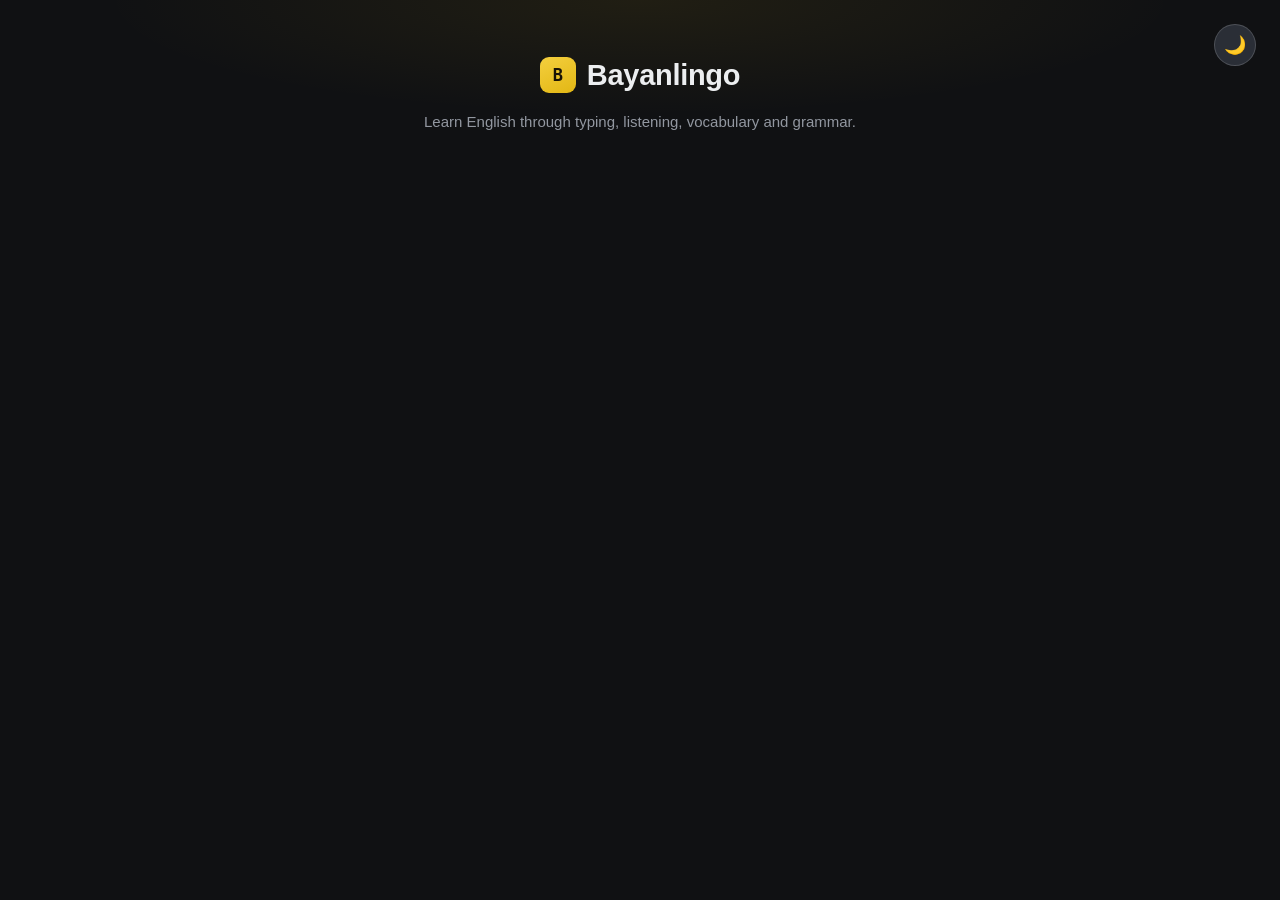
==== index.html @ ae523728 "Update index.html تغيير اسم الموقع الى BayanLingo" ====
<!DOCTYPE html>
<html lang="en">
<head>
<meta charset="UTF-8">
<meta name="viewport" content="width=device-width, initial-scale=1.0, viewport-fit=cover">
<meta name="description" content="Bayanlingo: improve English reading, writing, listening, vocabulary and grammar with CEFR-based practice, voice exercises and progress tracking.">
<meta name="theme-color" content="#111827">
<meta property="og:type" content="website">
<meta property="og:title" content="Bayanlingo — Infinite English Practice">
<meta property="og:description" content="Improve English through typing, listening, vocabulary and grammar practice.">
<meta name="twitter:card" content="summary">
<meta name="twitter:title" content="Bayanlingo — Infinite English Practice">
<meta name="twitter:description" content="Improve English through typing, listening, vocabulary and grammar practice.">
<link rel="icon" href="favicon.svg" type="image/svg+xml">
<link rel="manifest" href="manifest.webmanifest">
<meta name="google-site-verification" content="on1cpjBUnOutAT7VMZtTZALtSvN9SVpWAAduEvNYJ7E" />
<title>Bayanlingo — Infinite English Practice</title>
<link rel="stylesheet" href="style.css">
<script>(function(){try{if(localStorage.getItem('typingTrainerThemeV1')==='light')document.documentElement.setAttribute('data-theme','light');}catch(e){}})();</script>
</head>
<body>
<header class="header">
  <div class="brand"><span class="brand-mark">B</span>Bayanlingo</div>
  <p>Learn English through typing, listening, vocabulary and grammar.</p>
  <button id="themeToggle" class="theme-toggle" type="button" aria-label="Toggle light or dark appearance" title="Toggle light/dark appearance">🌙</button>
</header>
---- style.css ----
:root{
  --bg:#101113;
  --panel:#22252b;
  --panel-2:#2a2e36;
  --border:rgba(255,255,255,.09);
  --border-strong:rgba(255,255,255,.17);
  --text:#eceef0;
  --muted:#9297a0;
  --muted-2:#6b7078;
  --accent:#e2b714;
  --accent-hi:#f4cf3e;
  --accent-dim:#8c7217;
  --danger:#ef4a55;
  --success:#5fbf77;
  --info:#6fa8c9;
  --hover-tint:rgba(255,255,255,.05);
  --gauge-track:#2b2d31;
  --radius:12px;
  --font-ui:-apple-system,BlinkMacSystemFont,"Segoe UI",Roboto,Helvetica,Arial,sans-serif;
  --font-mono:ui-monospace,"SF Mono","Cascadia Code","Consolas",monospace;
  --shadow:0 18px 40px rgba(0,0,0,.4);
}
html[data-theme="light"]{
  --bg:#f4f5f7;
  --panel:#ffffff;
  --panel-2:#eef0f3;
  --border:rgba(20,22,26,.09);
  --border-strong:rgba(20,22,26,.16);
  --text:#15171a;
  --muted:#4b4f57;
  --muted-2:#666b73;
  --accent:#a8790a;
  --accent-hi:#8f6708;
  --accent-dim:#8c7217;
  --danger:#c9333d;
  --success:#2f9e52;
  --info:#2670a3;
  --hover-tint:rgba(20,22,26,.045);
  --gauge-track:#e3e5e9;
  --shadow:0 14px 34px rgba(15,17,20,.12);
}
*{box-sizing:border-box;margin:0;padding:0}
html{scroll-behavior:smooth}
@media (prefers-reduced-motion:reduce){html{scroll-behavior:auto}*{animation-duration:.001ms!important;transition-duration:.001ms!important}}
body{background:var(--bg);color:var(--text);font-family:var(--font-ui);font-size:15px;line-height:1.6;-webkit-font-smoothing:antialiased;transition:background-color .2s,color .2s}
.panel,.stat-card,.type-stage,select,textarea.plain,.dict-visible-input,.lib-input,.library-item{transition:background-color .2s,border-color .2s,color .2s}
button,input,select,textarea{font-family:inherit;font-size:inherit;color:inherit}
button{cursor:pointer;-webkit-tap-highlight-color:transparent}
:focus-visible{outline:2px solid var(--accent);outline-offset:2px}
::selection{background:var(--accent);color:#171203}
::-webkit-scrollbar{width:10px;height:10px}
::-webkit-scrollbar-track{background:var(--panel)}
::-webkit-scrollbar-thumb{background:#454b56;border-radius:6px}
::-webkit-scrollbar-thumb:hover{background:#565d69}

.container{width:96%;max-width:1500px;margin:0 auto}
.header{text-align:center;padding:52px 20px 30px;position:relative}
.header::before{content:'';position:absolute;inset:0;background:radial-gradient(60% 100% at 50% 0%,rgba(226,183,20,.08),transparent 70%);pointer-events:none}
.brand{position:relative;display:inline-flex;align-items:center;gap:11px;font-size:29px;font-weight:700;letter-spacing:-.01em}
.brand-mark{width:36px;height:36px;border-radius:9px;background:linear-gradient(155deg,var(--accent-hi),var(--accent));display:flex;align-items:center;justify-content:center;font-family:var(--font-mono);font-weight:700;color:#181206;font-size:17px}
.header p{color:var(--muted);margin-top:12px;font-size:15px;position:relative}
.theme-toggle{
  position:absolute;top:24px;right:24px;width:42px;height:42px;border-radius:50%;
  background:var(--panel-2);border:1px solid var(--border-strong);color:var(--text);
  font-size:18px;display:flex;align-items:center;justify-content:center;
  transition:transform .1s ease,border-color .15s;
}
.theme-toggle:hover{border-color:var(--accent-dim)}
.theme-toggle:active{transform:scale(.92)}

main{padding-bottom:70px}
section{margin-bottom:26px}
.eyebrow{display:block;color:var(--accent);font-size:11px;font-weight:700;letter-spacing:.12em;text-transform:uppercase;margin-bottom:6px}
.panel{background:var(--panel);border:1px solid var(--border);border-radius:var(--radius);padding:26px}
.panel-heading{display:flex;justify-content:space-between;align-items:flex-start;gap:14px;flex-wrap:wrap;margin-bottom:6px}
.panel-heading h2{font-size:19px;font-weight:600}
.panel-description{color:var(--muted);font-size:13.5px;line-height:1.65;margin:8px 0 18px;max-width:62ch}
.status,.badge{border:1px solid var(--border-strong);color:var(--muted);border-radius:20px;padding:5px 11px;font-size:11.5px;white-space:nowrap}
.status.live{color:var(--accent);border-color:rgba(226,183,20,.4)}

/* ---------- Buttons (with press feedback) ---------- */
.button{
  background:var(--panel-2);color:var(--text);border:1px solid var(--border-strong);
  padding:10px 16px;border-radius:8px;font-size:13.5px;font-weight:500;
  display:inline-flex;align-items:center;gap:7px;
  transition:transform .1s ease,border-color .15s,background-color .12s,box-shadow .12s;
  user-select:none;
}
.button:hover{border-color:var(--accent-dim)}
.button:active,.button.is-pressed{
  transform:translateY(1px) scale(.97);
  background:var(--accent-dim);
  color:#fff;
  box-shadow:inset 0 2px 6px rgba(0,0,0,.35);
}
.button.primary{background:var(--accent);color:#181206;border-color:var(--accent);font-weight:700}
.button.primary:hover{filter:brightness(1.05)}
.button.primary:active,.button.primary.is-pressed{background:var(--accent-hi);color:#181206;transform:translateY(1px) scale(.97);box-shadow:inset 0 2px 6px rgba(0,0,0,.25)}
.button.small{padding:8px 13px;font-size:12.5px}
.button.big{font-size:15px;padding:12px 22px}
.button[disabled]{opacity:.4;cursor:not-allowed;transform:none!important;box-shadow:none!important}
.upload-button{position:relative;overflow:hidden;display:inline-flex}
.upload-button input{position:absolute;inset:0;opacity:0;cursor:pointer}
.top-controls{display:flex;justify-content:center;align-items:center;gap:10px;flex-wrap:wrap;margin-bottom:26px}
.option-toggle{display:inline-flex;align-items:center;gap:8px;background:var(--panel-2);border:1px solid var(--border-strong);border-radius:8px;padding:10px 14px;font-size:12.5px;color:var(--muted);cursor:pointer;user-select:none;transition:border-color .15s,color .15s}
.option-toggle:hover{border-color:var(--accent-dim);color:var(--text)}
.option-toggle input{accent-color:var(--accent);width:15px;height:15px;cursor:pointer}

/* ---------- Stats + Gauges ---------- */
.stats{display:grid;grid-template-columns:repeat(4,1fr);gap:12px;margin-bottom:26px}
.stat-card{background:var(--panel);border:1px solid var(--border);border-radius:var(--radius);padding:16px 14px;text-align:center}
.gauge-svg{width:100%;max-width:118px;height:66px;margin:0 auto}
.gauge-track-path{stroke:var(--gauge-track)}
.gauge-value{font-family:var(--font-mono);font-size:24px;font-weight:700;color:var(--text);margin-top:2px}
.gauge-value.wpm-color{color:var(--accent)}
.gauge-value.acc-color{color:var(--info)}
.gauge-label{font-family:var(--font-mono);font-size:10px;letter-spacing:.12em;text-transform:uppercase;color:var(--muted-2);margin-top:4px}
.digit-card{display:flex;flex-direction:column;justify-content:center;min-height:104px}
.digit-card .gauge-value{font-size:27px}
.digit-card.errors-card .gauge-value{color:var(--danger)}

/* ---------- Typing surface (monkeytype-style) ---------- */
.typing-box{position:relative}
.text-toolbar{display:flex;justify-content:space-between;align-items:center;gap:15px;margin-bottom:6px}
.text-toolbar h2{margin-top:4px;font-size:19px}
.type-stage{position:relative;margin:18px auto 20px;max-width:960px;padding:22px 24px;background:var(--panel-2);border:1px solid var(--border);border-radius:9px;overflow:hidden;transition:border-color .15s}
.type-stage:focus-within{border-color:var(--accent-dim)}
.text-display{
  font-family:var(--font-mono);font-size:19px;line-height:1.9;position:relative;
  color:var(--muted-2);min-height:150px;max-height:230px;overflow-y:auto;
  white-space:pre-wrap;word-wrap:break-word;cursor:text;
}
.char{transition:color .05s linear}
.char.correct{color:var(--text)}
.char.incorrect{color:var(--danger)}
.char.incorrect.space-error{background:rgba(239,74,85,.22);border-radius:2px}
.practice-word{cursor:help;border-radius:3px}
.practice-word:hover{background:var(--hover-tint)}
.placeholder-text{color:var(--muted-2)}
.live-caret{
  position:absolute;top:0;left:0;width:2px;background:var(--accent);border-radius:2px;
  box-shadow:0 0 7px rgba(226,183,20,.65);
  transition:transform .08s cubic-bezier(.4,0,.2,1),height .08s;
  animation:caretPulse 1s ease-in-out infinite;pointer-events:none;
  will-change:transform;
}
@keyframes caretPulse{0%,55%{opacity:1}75%,100%{opacity:.25}}
.typing-input-engine{position:fixed!important;left:0!important;top:0!important;width:1px!important;height:1px!important;opacity:0!important;padding:0!important;margin:0!important;border:0!important;z-index:-1!important;pointer-events:none!important}
.typing-actions{display:flex;justify-content:space-between;align-items:center;gap:10px;flex-wrap:wrap}
.typing-hint{color:var(--muted-2);font-size:12.5px}

/* ---------- Generator ---------- */
.generator-grid{display:grid;grid-template-columns:repeat(3,1fr);gap:12px;margin-top:16px}
.generator-grid label,.generator-grid .field{display:flex;flex-direction:column;gap:7px;color:var(--muted);font-size:12.5px}
select{width:100%;background:var(--panel-2);color:var(--text);border:1px solid var(--border-strong);border-radius:8px;padding:10px 11px;font-size:13.5px;appearance:none;background-image:linear-gradient(45deg,transparent 50%,var(--muted) 50%),linear-gradient(135deg,var(--muted) 50%,transparent 50%);background-position:calc(100% - 17px) center,calc(100% - 12px) center;background-size:5px 5px;background-repeat:no-repeat}
select optgroup{font-weight:700;color:var(--accent);font-style:normal}
select option{color:var(--text);font-weight:400}
.generator-info{margin-top:12px;color:var(--muted-2);font-size:12.5px}

/* Topic picker: domains visible, click opens subtopics in a distinct color */
.topic-field{position:relative}
.field-label-text{color:var(--muted);font-size:12.5px}
.topic-trigger{width:100%;display:flex;justify-content:space-between;align-items:center;background:var(--panel-2);border:1px solid var(--border-strong);border-radius:8px;padding:10px 12px;font-size:13.5px;color:var(--text);text-align:left}
.topic-trigger .chev{color:var(--muted);font-size:11px}
.topic-panel{position:absolute;top:calc(100% + 6px);left:0;right:0;z-index:60;background:var(--panel);border:1px solid var(--border-strong);border-radius:10px;box-shadow:var(--shadow);max-height:360px;overflow-y:auto;padding:8px}
.topic-panel.hidden{display:none}
.topic-domain-group{border-bottom:1px solid var(--border)}
.topic-domain-group:last-child{border-bottom:0}
.topic-domain-head{width:100%;display:flex;justify-content:space-between;align-items:center;background:transparent;border:0;color:var(--accent);font-weight:700;font-size:13px;padding:10px 8px;text-align:left;transition:transform .1s ease}
.topic-domain-head:hover{background:rgba(226,183,20,.08);border-radius:6px}
.topic-domain-head:active{transform:scale(.98)}
.topic-domain-head .chev{transition:transform .15s;color:var(--accent)}
.topic-domain-head.open .chev{transform:rotate(180deg)}
.topic-sub-list{display:flex;flex-wrap:wrap;gap:6px;padding:2px 8px 12px}
.topic-sub-list.hidden{display:none}
.topic-sub-chip{background:rgba(111,168,201,.14);border:1px solid rgba(111,168,201,.35);color:var(--info);padding:6px 12px;border-radius:20px;font-size:12px;font-weight:500;transition:transform .1s ease,background-color .1s}
.topic-sub-chip:hover{background:rgba(111,168,201,.26)}
.topic-sub-chip:active{transform:scale(.93)}
.topic-sub-chip.active{background:var(--info);color:#0d1b22;border-color:var(--info);font-weight:700}

textarea.plain{width:100%;background:var(--panel-2);border:1px solid var(--border-strong);color:var(--text);border-radius:8px;padding:13px;font-family:var(--font-ui);font-size:14.5px;line-height:1.6;resize:vertical;min-height:110px}
textarea.plain:focus{border-color:var(--accent-dim)}

/* ---------- Listening ---------- */
.audio-controls{display:flex;flex-wrap:wrap;gap:9px;align-items:center}
.speed-control{display:inline-flex;align-items:center;gap:8px;color:var(--muted);font-size:13px;margin-left:auto}
.speed-control select{width:auto;padding:8px 26px 8px 10px}
.voice-word{display:flex;justify-content:space-between;align-items:center;margin-top:16px;padding-top:14px;border-top:1px solid var(--border);color:var(--muted);font-size:13px}
.voice-setting-row{display:flex;gap:9px;margin-top:14px;align-items:flex-end;flex-wrap:wrap}
.voice-setting-row label{display:flex;flex-direction:column;gap:7px;color:var(--muted);font-size:12.5px;flex:1;min-width:180px}
.voice-help{margin-top:10px;color:var(--muted-2);font-size:12.5px;display:flex;align-items:center;gap:8px}
.voice-help .dot{width:7px;height:7px;border-radius:50%;background:var(--muted-2);flex:0 0 auto}
.voice-help .dot.ok{background:var(--success)}
.voice-help .dot.warn{background:var(--danger)}
.accent-toggle{display:flex;gap:6px}
.accent-btn{flex:1;background:var(--panel-2);border:1px solid var(--border-strong);color:var(--muted);padding:9px 10px;border-radius:8px;font-size:12.5px;font-weight:600;text-align:center}
.accent-btn.active{background:rgba(226,183,20,.14);color:var(--accent);border-color:rgba(226,183,20,.4)}

/* ---------- Learn / vocabulary interactive ---------- */
.learning-grid{display:grid;grid-template-columns:1fr 1fr;gap:22px}
.learning-card h3{font-size:13px;letter-spacing:.06em;text-transform:uppercase;color:var(--muted-2);margin-bottom:12px;font-weight:600}
.vocab-flip-grid{display:grid;grid-template-columns:repeat(2,1fr);gap:8px}
.vocab-flip{
  position:relative;background:var(--panel-2);border:1px solid var(--border);border-radius:8px;
  padding:11px 12px;cursor:pointer;transition:border-color .15s,background .15s;
}
.vocab-flip:hover{border-color:var(--accent-dim)}
.vocab-flip .en{font-family:var(--font-mono);font-size:13.5px;color:var(--text);display:block}
.vocab-flip .ar{direction:rtl;font-size:13px;color:var(--accent);margin-top:5px;display:none}
.vocab-flip.flipped .en{display:none}
.vocab-flip.flipped .ar{display:block}
.vocab-flip .say-btn{position:absolute;top:8px;right:8px;background:none;border:0;color:var(--muted-2);font-size:12px;padding:2px}
.vocab-flip .say-btn:hover{color:var(--accent)}
.vocab-hint{color:var(--muted-2);font-size:11.5px;margin-top:9px}
#grammarFocus,#resultGrammar{color:var(--muted);line-height:1.7;font-size:13.5px}
.grammar-toggle{margin-top:12px}
.grammar-example{
  margin-top:12px;padding:12px 14px;background:var(--panel-2);border:1px solid var(--border);
  border-radius:8px;font-family:var(--font-mono);font-size:13.5px;color:var(--accent);display:none;
}
.grammar-example.shown{display:block}

/* ---------- Dictation (word by word, live char feedback) ---------- */
.dictation-controls{display:flex;flex-wrap:wrap;gap:9px}
.dictation-progress{background:var(--panel-2);border:1px solid var(--border);border-radius:8px;padding:13px 15px;color:var(--muted);font-size:13px;margin-top:16px}
.dict-word-slots{display:flex;justify-content:center;gap:6px;flex-wrap:wrap;margin:18px 0;min-height:44px}
.dict-slot{
  width:30px;height:38px;border-bottom:2px solid var(--border-strong);
  display:flex;align-items:center;justify-content:center;
  font-family:var(--font-mono);font-size:19px;color:var(--muted-2);
}
.dict-slot.correct{color:var(--text);border-color:var(--success)}
.dict-slot.incorrect{color:var(--danger);border-color:var(--danger)}
.dict-slot.current{border-color:var(--accent)}
.dictation-result{margin-top:14px;padding:14px 15px;background:var(--panel-2);border-radius:8px;border:1px solid var(--border);font-size:13.5px;color:var(--muted);line-height:1.7}
.dictation-result strong{color:var(--accent)}
.dict-visible-input{
  display:block;width:100%;max-width:420px;margin:14px auto 0;text-align:center;
  background:var(--panel-2);border:1px solid var(--border-strong);color:var(--text);
  border-radius:8px;padding:12px 14px;font-family:var(--font-mono);font-size:16px;letter-spacing:.04em;
}
.dict-visible-input:focus{border-color:var(--accent-dim)}
.dict-visible-input[disabled]{opacity:.5}

/* ---------- Progress ledger ---------- */
.tabs{display:flex;gap:20px;border-bottom:1px solid var(--border);margin:4px 0 20px}
.tab-btn{background:none;border:0;color:var(--muted-2);padding:9px 0;font-size:13px;font-weight:600;position:relative}
.tab-btn::after{content:'';position:absolute;left:0;right:0;bottom:-1px;height:2px;background:transparent}
.tab-btn.active{color:var(--text)}
.tab-btn.active::after{background:var(--accent)}
.tab-pane{display:none}
.tab-pane.active{display:block}
.progress-summary{display:grid;grid-template-columns:repeat(4,1fr);gap:12px;margin-bottom:20px}
.progress-stat{background:var(--panel-2);border:1px solid var(--border);border-radius:8px;padding:15px;text-align:center}
.progress-stat span{display:block;font-size:10.5px;color:var(--muted-2);font-family:var(--font-mono);letter-spacing:.08em;text-transform:uppercase;margin-bottom:6px}
.progress-stat strong{font-family:var(--font-mono);font-size:21px;color:var(--text)}
.weak-grid{display:grid;grid-template-columns:repeat(3,1fr);gap:9px}
.weak-item{background:var(--panel-2);border:1px solid var(--border);border-radius:8px;padding:11px 13px}
.weak-item strong{font-family:var(--font-mono);font-size:13.5px}
.weak-item small{display:block;color:var(--danger);font-size:11px;margin-top:3px}
.empty-note{color:var(--muted-2);font-size:13px;text-align:center;padding:14px 0}
.cefr-row{display:grid;grid-template-columns:repeat(5,1fr);gap:10px}
.cefr-item{background:var(--panel-2);border:1px solid var(--border);border-radius:8px;padding:13px;text-align:center}
.cefr-item strong{font-family:var(--font-mono);font-size:15px}
.cefr-track{height:5px;background:var(--panel);border-radius:6px;margin-top:9px;overflow:hidden}
.cefr-fill{height:100%;background:var(--accent)}
.cefr-item small{display:block;margin-top:7px;color:var(--muted-2);font-size:10.5px}
.text-button{background:none;border:0;color:var(--muted-2);padding:8px 0;font-size:12px;text-decoration:underline;text-underline-offset:3px;cursor:pointer}
.text-button:hover{color:var(--danger)}
.button.danger{color:var(--danger);border-color:rgba(239,74,85,.35)}
.button.danger:hover{background:rgba(239,74,85,.12)}

/* ---------- Personal text library ---------- */
.library-list{display:flex;flex-direction:column;gap:8px;margin-bottom:18px}
.library-item{display:flex;justify-content:space-between;align-items:center;gap:12px;background:var(--panel-2);border:1px solid var(--border);border-radius:8px;padding:12px 14px;flex-wrap:wrap}
.library-item strong{display:block;font-size:13.5px;color:var(--text)}
.lib-meta{display:block;color:var(--muted-2);font-size:11.5px;margin-top:3px}
.lib-actions{display:flex;gap:8px;flex:0 0 auto}
.library-add-form{border-top:1px solid var(--border);padding-top:16px;display:flex;flex-direction:column;gap:10px}
.lib-input{background:var(--panel-2);border:1px solid var(--border-strong);color:var(--text);border-radius:8px;padding:10px 12px;font-size:13.5px}
.lib-input:focus{border-color:var(--accent-dim)}

/* ---------- Result ---------- */
.result{text-align:center}
.result h2{margin:8px 0 22px}
.result-stats{display:grid;grid-template-columns:repeat(4,1fr);gap:10px;margin-bottom:24px}
.result-stats div{background:var(--panel-2);padding:16px;border-radius:8px}
.result-stats span{display:block;color:var(--muted-2);font-size:12px;margin-bottom:7px}
.result-stats strong{font-family:var(--font-mono);color:var(--accent);font-size:24px}
.result-learning{text-align:left;border-top:1px solid var(--border);padding-top:20px;margin-bottom:22px}
.result-columns{display:grid;grid-template-columns:1fr 1fr;gap:22px}
.result-actions{display:flex;justify-content:center;gap:9px}
.hidden{display:none!important}
footer{text-align:center;color:var(--muted-2);padding:25px 15px 40px;font-size:12.5px}

/* ---------- Floating scroll navigation ---------- */
.scroll-nav{position:fixed;right:22px;bottom:26px;display:flex;flex-direction:column;gap:10px;z-index:90}
.scroll-fab{
  width:46px;height:46px;border-radius:50%;background:var(--panel-2);border:1px solid var(--border-strong);
  color:var(--text);font-size:19px;display:flex;align-items:center;justify-content:center;box-shadow:var(--shadow);
  transition:transform .1s ease,border-color .15s,color .15s;
}
.scroll-fab:hover{border-color:var(--accent-dim);color:var(--accent)}
.scroll-fab:active{transform:scale(.92)}

@media (max-width:750px){
  .stats,.generator-grid,.result-stats,.progress-summary,.cefr-row{grid-template-columns:repeat(2,1fr)}
  .learning-grid,.result-columns,.weak-grid,.vocab-flip-grid{grid-template-columns:1fr}
  .text-display{font-size:17px}
  .speed-control{margin-left:0}
}
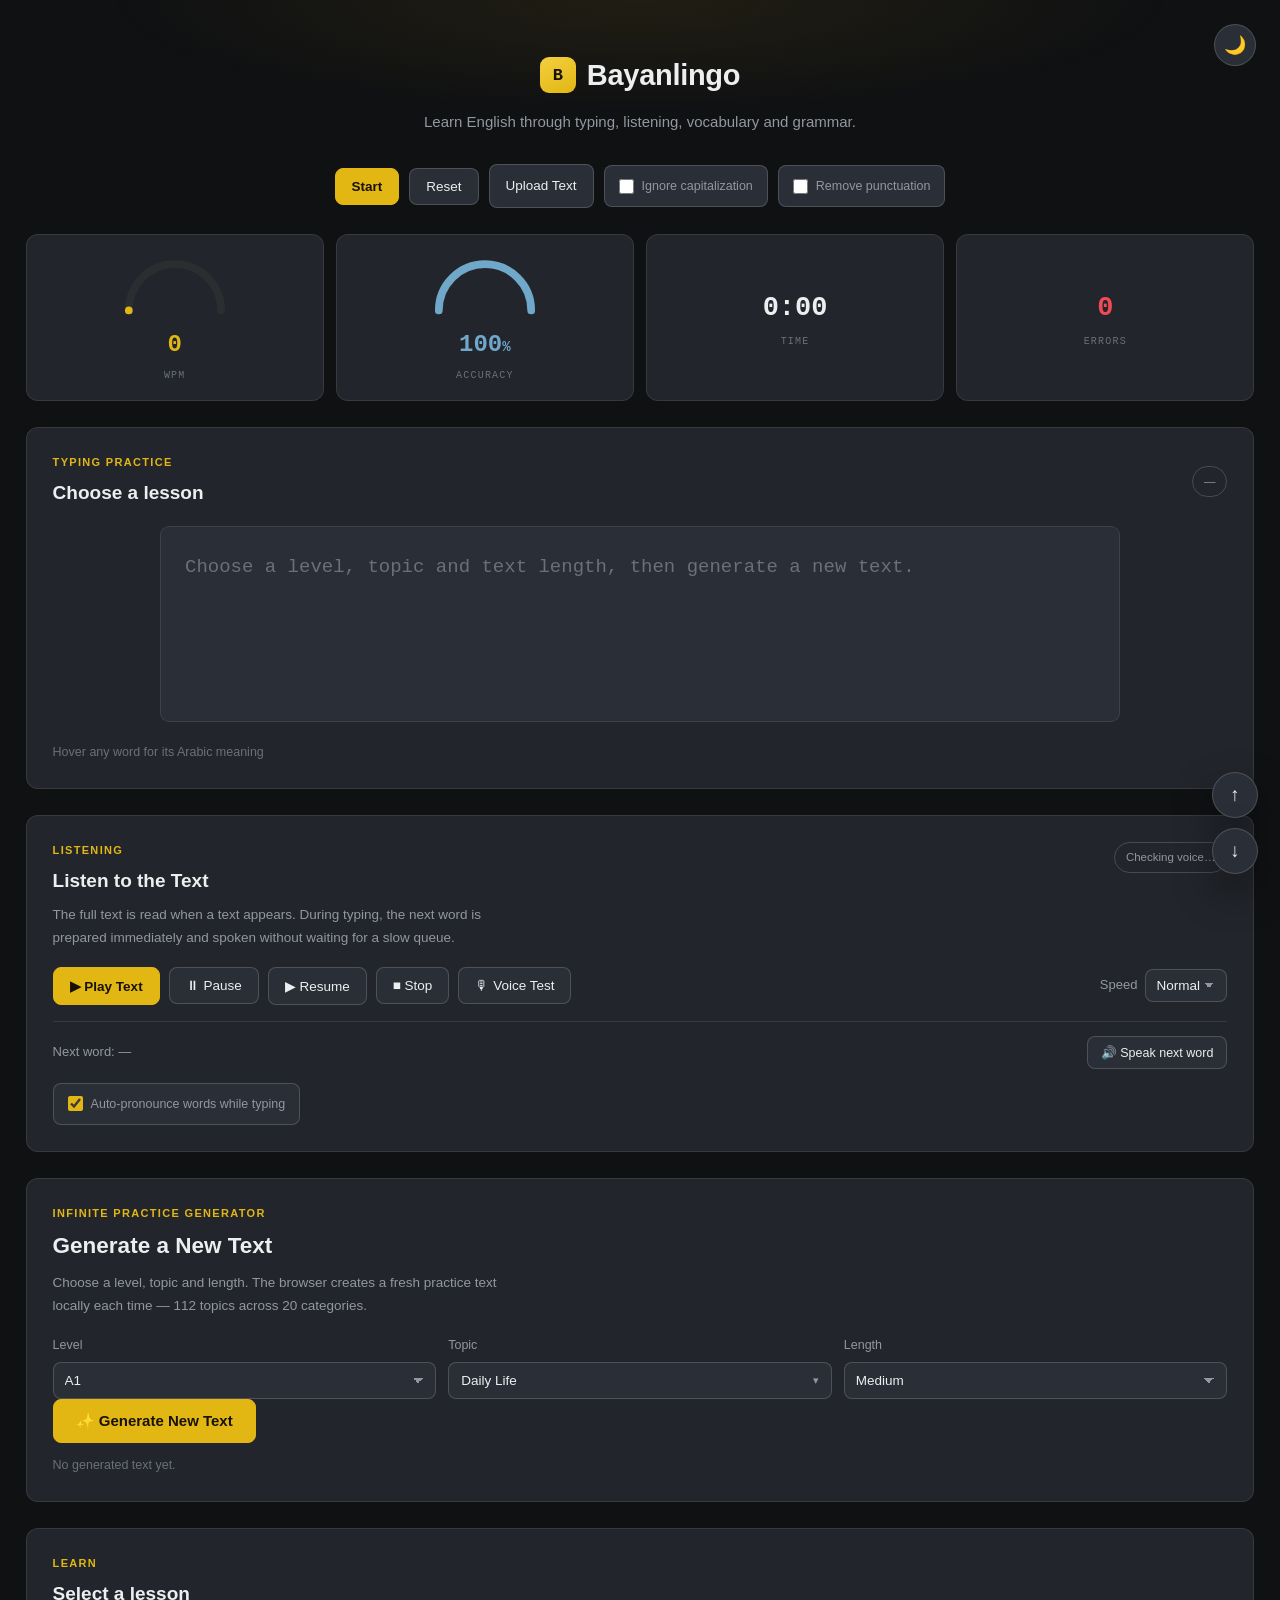
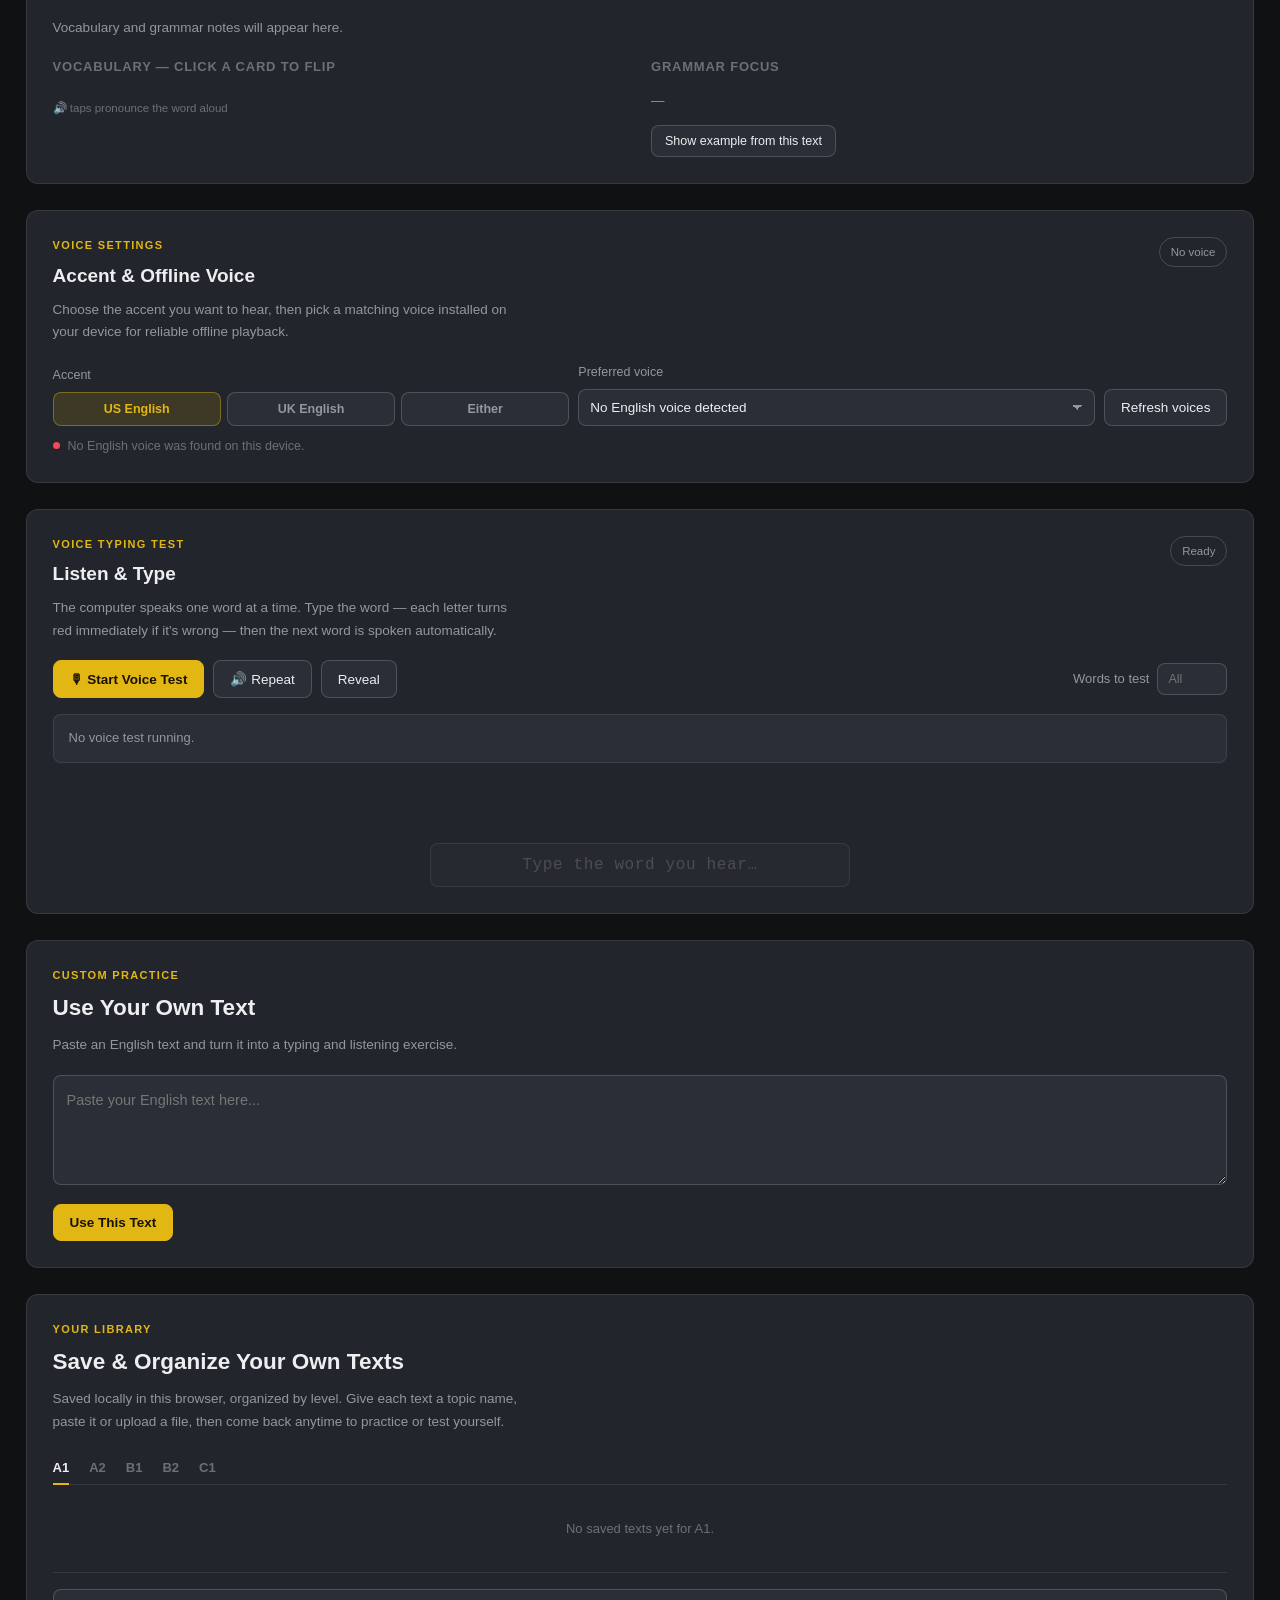
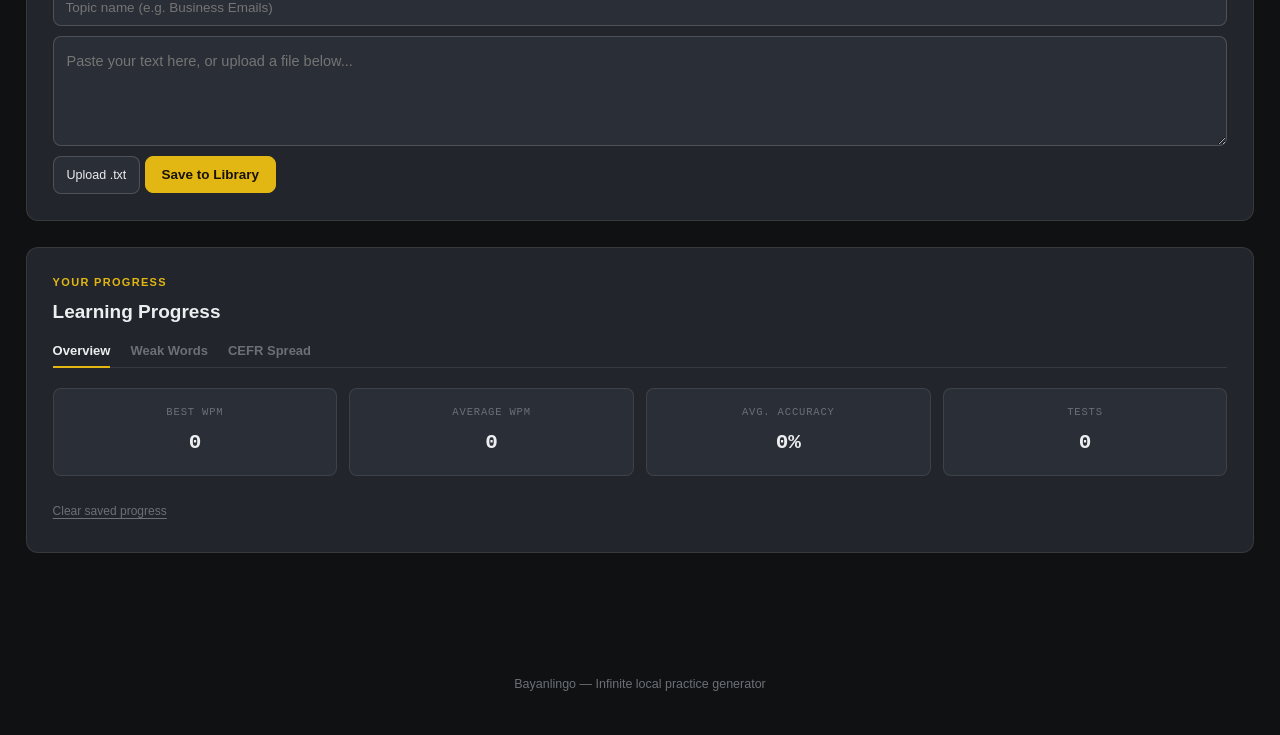
==== commit 7dafabea: "Update index.html تغيير اسم الموقع الى BayanLingo" ====
--- a/index.html
+++ b/index.html
@@ -24,3 +24,227 @@
   <p>Learn English through typing, listening, vocabulary and grammar.</p>
   <button id="themeToggle" class="theme-toggle" type="button" aria-label="Toggle light or dark appearance" title="Toggle light/dark appearance">🌙</button>
 </header>
+
+<main class="container">
+  <section class="top-controls">
+    <button id="startBtn" class="button primary">Start</button>
+    <button id="resetBtn" class="button">Reset</button>
+    <label class="button upload-button">Upload Text<input id="fileInput" type="file" accept=".txt"></label>
+    <label class="option-toggle"><input type="checkbox" id="ignoreCaseToggle">Ignore capitalization</label>
+    <label class="option-toggle"><input type="checkbox" id="removePunctuationToggle">Remove punctuation</label>
+  </section>
+
+  <!-- STATS: gauges for WPM / Accuracy, digits for Time / Errors -->
+  <section class="stats">
+    <div class="stat-card">
+      <svg class="gauge-svg" viewBox="0 0 100 60">
+        <path class="gauge-track-path" d="M8,54 A42,42 0 0 1 92,54" fill="none" stroke-width="7" stroke-linecap="round"/>
+        <path id="gaugeWpmArc" d="M8,54 A42,42 0 0 1 92,54" fill="none" stroke="#e2b714" stroke-width="7" stroke-linecap="round" stroke-dasharray="0 132"/>
+      </svg>
+      <div class="gauge-value wpm-color"><span id="wpm">0</span></div>
+      <div class="gauge-label">WPM</div>
+    </div>
+    <div class="stat-card">
+      <svg class="gauge-svg" viewBox="0 0 100 60">
+        <path class="gauge-track-path" d="M8,54 A42,42 0 0 1 92,54" fill="none" stroke-width="7" stroke-linecap="round"/>
+        <path id="gaugeAccArc" d="M8,54 A42,42 0 0 1 92,54" fill="none" stroke="#6fa8c9" stroke-width="7" stroke-linecap="round" stroke-dasharray="132 132"/>
+      </svg>
+      <div class="gauge-value acc-color"><span id="accuracy">100</span><span style="font-size:14px">%</span></div>
+      <div class="gauge-label">Accuracy</div>
+    </div>
+    <div class="stat-card digit-card"><div class="gauge-value"><span id="time">0:00</span></div><div class="gauge-label">Time</div></div>
+    <div class="stat-card digit-card errors-card"><div class="gauge-value"><span id="errors">0</span></div><div class="gauge-label">Errors</div></div>
+  </section>
+
+  <section class="panel typing-box" id="practice">
+    <div class="text-toolbar">
+      <div><span class="eyebrow">Typing Practice</span><h2 id="currentPracticeTitle">Choose a lesson</h2></div>
+      <span id="currentLevelBadge" class="badge">—</span>
+    </div>
+    <div class="type-stage">
+      <div id="textDisplay" class="text-display"><span class="placeholder-text">Choose a level, topic and text length, then generate a new text.</span></div>
+      <div class="live-caret" id="liveCaret" style="display:none"></div>
+    </div>
+    <textarea id="typingInput" class="typing-input-engine" aria-hidden="true" tabindex="-1" disabled spellcheck="false" autocomplete="off"></textarea>
+    <div class="typing-actions"><span class="typing-hint">Hover any word for its Arabic meaning</span></div>
+  </section>
+
+  <section class="panel">
+    <div class="panel-heading">
+      <div><span class="eyebrow">Listening</span><h2>Listen to the Text</h2></div>
+      <span id="voiceStatus" class="status">Checking voice…</span>
+    </div>
+    <p class="panel-description">The full text is read when a text appears. During typing, the next word is prepared immediately and spoken without waiting for a slow queue.</p>
+    <div class="audio-controls">
+      <button id="playBtn" class="button primary">▶ Play Text</button>
+      <button id="pauseBtn" class="button">⏸ Pause</button>
+      <button id="resumeBtn" class="button">▶ Resume</button>
+      <button id="stopBtn" class="button">■ Stop</button><button id="voiceTestBtn" class="button">🎙 Voice Test</button>
+      <label class="speed-control">Speed
+        <select id="speechRate">
+          <option value="0.65">Slow</option><option value="0.85">Easy</option>
+          <option value="1" selected>Normal</option><option value="1.15">Fast</option>
+        </select>
+      </label>
+    </div>
+    <div class="voice-word"><span id="nextWordLabel">Next word: —</span><button id="speakWordBtn" class="button small">🔊 Speak next word</button></div>
+    <label class="option-toggle" style="margin-top:14px"><input type="checkbox" id="autoSpeakToggle" checked>Auto-pronounce words while typing</label>
+  </section>
+
+  <section class="panel generator-panel">
+    <div class="section-title">
+      <span class="eyebrow">Infinite Practice Generator</span>
+      <h2>Generate a New Text</h2>
+      <p class="panel-description">Choose a level, topic and length. The browser creates a fresh practice text locally each time — 112 topics across 20 categories.</p>
+    </div>
+    <div class="generator-grid">
+      <label>Level
+        <select id="genLevel"><option>A1</option><option>A2</option><option>B1</option><option>B2</option><option>C1</option></select>
+      </label>
+      <div class="field topic-field">
+        <span class="field-label-text">Topic</span>
+        <button type="button" id="topicTrigger" class="topic-trigger">
+          <span id="topicTriggerLabel">Daily Life</span><span class="chev">▾</span>
+        </button>
+        <div id="topicPanel" class="topic-panel hidden">
+          <div id="topicDomainList" class="topic-domain-list"></div>
+        </div>
+      </div>
+      <label>Length
+        <select id="genLength"><option value="short">Short</option><option value="medium" selected>Medium</option><option value="long">Long</option></select>
+      </label>
+    </div>
+    <button id="generateBtn" class="button primary big">✨ Generate New Text</button>
+    <div id="generatorInfo" class="generator-info">No generated text yet.</div>
+  </section>
+
+  <!-- LEARN: interactive vocabulary flip cards + interactive grammar -->
+  <section class="panel learning-panel">
+    <div class="panel-heading"><div><span class="eyebrow">Learn</span><h2 id="lessonTitle">Select a lesson</h2></div></div>
+    <p id="lessonDescription" class="panel-description">Vocabulary and grammar notes will appear here.</p>
+    <div class="learning-grid">
+      <div class="learning-card">
+        <h3>Vocabulary — Click a card to flip</h3>
+        <div class="vocab-flip-grid" id="vocabularyList"></div>
+        <p class="vocab-hint">🔊 taps pronounce the word aloud</p>
+      </div>
+      <div class="learning-card">
+        <h3>Grammar Focus</h3>
+        <p id="grammarFocus">—</p>
+        <div class="grammar-toggle"><button id="grammarExampleBtn" class="button small">Show example from this text</button></div>
+        <div class="grammar-example" id="grammarExample"></div>
+      </div>
+    </div>
+  </section>
+
+  <section class="panel">
+    <div class="panel-heading"><div><span class="eyebrow">Voice Settings</span><h2>Accent &amp; Offline Voice</h2></div><span id="offlineVoiceStatus" class="status">Checking…</span></div>
+    <p class="panel-description">Choose the accent you want to hear, then pick a matching voice installed on your device for reliable offline playback.</p>
+    <div class="voice-setting-row">
+      <label>Accent
+        <div class="accent-toggle">
+          <button type="button" class="accent-btn active" data-accent="us">US English</button>
+          <button type="button" class="accent-btn" data-accent="gb">UK English</button>
+          <button type="button" class="accent-btn" data-accent="any">Either</button>
+        </div>
+      </label>
+      <label>Preferred voice<select id="voiceSelect"><option>Loading voices…</option></select></label>
+      <button id="refreshVoicesBtn" class="button">Refresh voices</button>
+    </div>
+    <div id="voiceHelp" class="voice-help"><span class="dot" id="offlineVoiceDot"></span><span id="voiceHelpText">Checking for a matching offline voice…</span></div>
+  </section>
+
+  <!-- DICTATION: word-by-word audio + live per-character feedback -->
+  <section class="panel dictation-panel">
+    <div class="panel-heading"><div><span class="eyebrow">Voice Typing Test</span><h2>Listen &amp; Type</h2></div><span id="dictationStatus" class="status">Ready</span></div>
+    <p class="panel-description">The computer speaks one word at a time. Type the word — each letter turns red immediately if it's wrong — then the next word is spoken automatically.</p>
+    <div class="dictation-controls">
+      <button id="startDictationBtn" class="button primary">🎙 Start Voice Test</button>
+      <button id="repeatDictationBtn" class="button">🔊 Repeat</button>
+      <button id="revealDictationBtn" class="button">Reveal</button>
+      <label class="speed-control">Words to test
+        <input type="number" id="dictWordLimit" min="1" placeholder="All" style="width:70px;background:var(--panel-2);border:1px solid var(--border-strong);color:var(--text);border-radius:8px;padding:8px 10px;font-size:12.5px">
+      </label>
+    </div>
+    <div id="dictationProgress" class="dictation-progress">No voice test running.</div>
+    <div id="dictSlots" class="dict-word-slots"></div>
+    <input type="text" id="dictationInput" class="dict-visible-input" disabled spellcheck="false" autocomplete="off" placeholder="Type the word you hear…">
+    <div id="dictationResult" class="dictation-result hidden"></div>
+  </section>
+
+  <section class="panel custom-section">
+    <span class="eyebrow">Custom Practice</span><h2>Use Your Own Text</h2>
+    <p class="panel-description">Paste an English text and turn it into a typing and listening exercise.</p>
+    <textarea id="customText" class="plain" placeholder="Paste your English text here..."></textarea>
+    <button id="useTextBtn" class="button primary" style="margin-top:12px">Use This Text</button>
+  </section>
+
+  <section class="panel library-panel" id="library">
+    <span class="eyebrow">Your Library</span><h2>Save &amp; Organize Your Own Texts</h2>
+    <p class="panel-description">Saved locally in this browser, organized by level. Give each text a topic name, paste it or upload a file, then come back anytime to practice or test yourself.</p>
+    <div class="tabs" id="libraryTabs">
+      <button type="button" class="tab-btn active" data-level="A1">A1</button>
+      <button type="button" class="tab-btn" data-level="A2">A2</button>
+      <button type="button" class="tab-btn" data-level="B1">B1</button>
+      <button type="button" class="tab-btn" data-level="B2">B2</button>
+      <button type="button" class="tab-btn" data-level="C1">C1</button>
+    </div>
+    <div id="libraryList" class="library-list"></div>
+    <div class="library-add-form">
+      <input type="text" id="libraryLabelInput" class="lib-input" placeholder="Topic name (e.g. Business Emails)">
+      <textarea id="libraryTextInput" class="plain" placeholder="Paste your text here, or upload a file below..."></textarea>
+      <div class="control-row">
+        <label class="button upload-button small">Upload .txt<input id="libraryFileInput" type="file" accept=".txt"></label>
+        <button id="libraryAddBtn" type="button" class="button primary">Save to Library</button>
+      </div>
+    </div>
+  </section>
+
+  <section class="panel progress-panel">
+    <div class="panel-heading"><div><span class="eyebrow">Your Progress</span><h2>Learning Progress</h2></div></div>
+    <div class="tabs">
+      <button class="tab-btn active" data-tab="overview">Overview</button>
+      <button class="tab-btn" data-tab="weak">Weak Words</button>
+      <button class="tab-btn" data-tab="cefr">CEFR Spread</button>
+    </div>
+    <div class="tab-pane active" data-pane="overview">
+      <div class="progress-summary">
+        <div class="progress-stat"><span>Best WPM</span><strong id="bestWpm">0</strong></div>
+        <div class="progress-stat"><span>Average WPM</span><strong id="avgWpm">0</strong></div>
+        <div class="progress-stat"><span>Avg. Accuracy</span><strong id="avgAccuracy">0%</strong></div>
+        <div class="progress-stat"><span>Tests</span><strong id="totalTests">0</strong></div>
+      </div>
+    </div>
+    <div class="tab-pane" data-pane="weak">
+      <div class="weak-grid" id="weakWordsGrid"><p class="empty-note">No weak words yet.</p></div>
+    </div>
+    <div class="tab-pane" data-pane="cefr">
+      <div class="cefr-row" id="cefrRow"></div>
+    </div>
+    <button id="clearProgressBtn" class="text-button">Clear saved progress</button>
+  </section>
+
+  <section id="result" class="panel result hidden">
+    <span class="eyebrow">Result</span><h2>Test Complete 🎉</h2>
+    <div class="result-stats">
+      <div><span>WPM</span><strong id="finalWpm">0</strong></div>
+      <div><span>Accuracy</span><strong id="finalAccuracy">0%</strong></div>
+      <div><span>Time</span><strong id="finalTime">0:00</strong></div>
+      <div><span>Errors</span><strong id="finalErrors">0</strong></div>
+    </div>
+    <div class="result-learning"><h3>Learning Report</h3><p id="resultLessonName">Custom text</p>
+      <div class="result-columns"><div><h4>Vocabulary</h4><div class="vocab-flip-grid" id="resultVocabulary"></div></div><div><h4>Grammar Focus</h4><p id="resultGrammar"></p></div></div>
+    </div>
+    <div class="result-actions"><button id="restartBtn" class="button primary">Try Again</button><button id="nextLessonBtn" class="button">Generate Another</button></div>
+  </section>
+</main>
+<footer><p>Bayanlingo — Infinite local practice generator</p></footer>
+
+<div class="scroll-nav">
+  <button id="scrollTopBtn" class="scroll-fab" title="Scroll to top" type="button">↑</button>
+  <button id="scrollBottomBtn" class="scroll-fab" title="Scroll to bottom" type="button">↓</button>
+</div>
+
+<script src="script.js"></script>
+</body>
+</html>
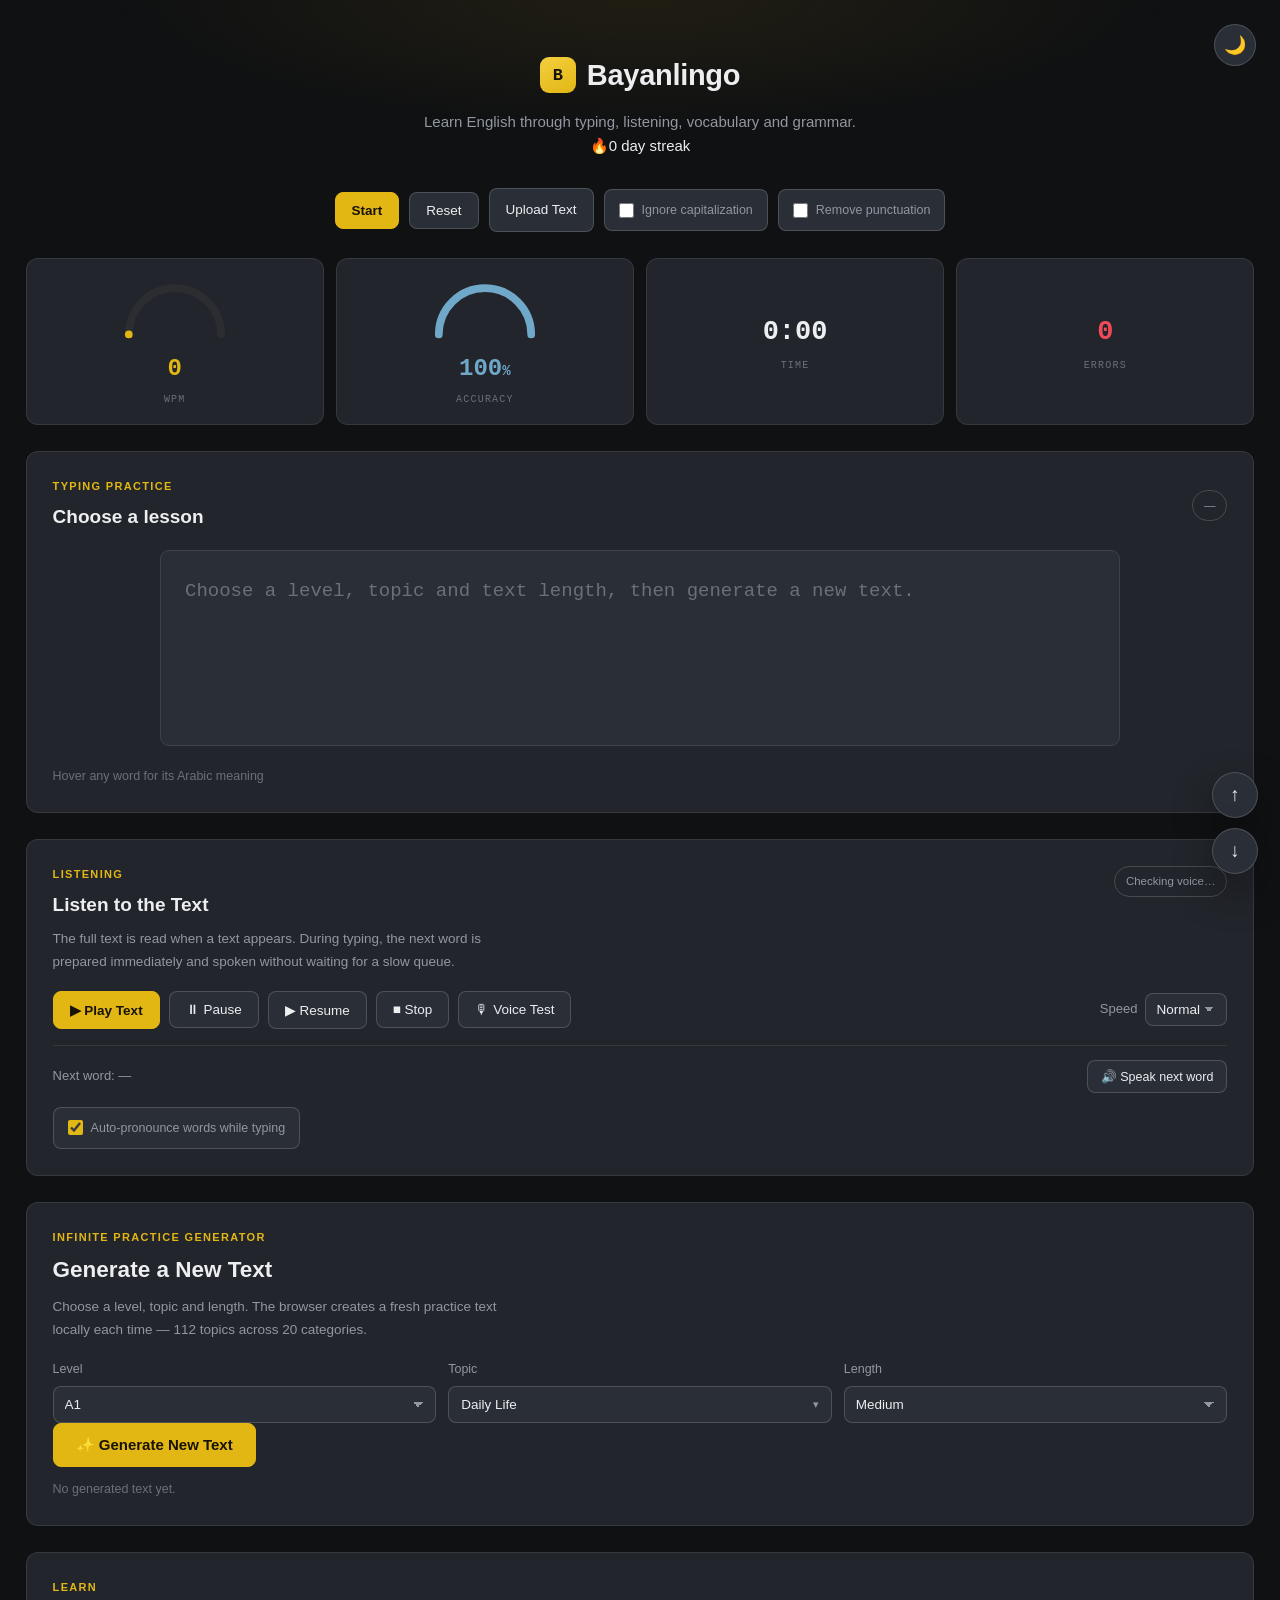
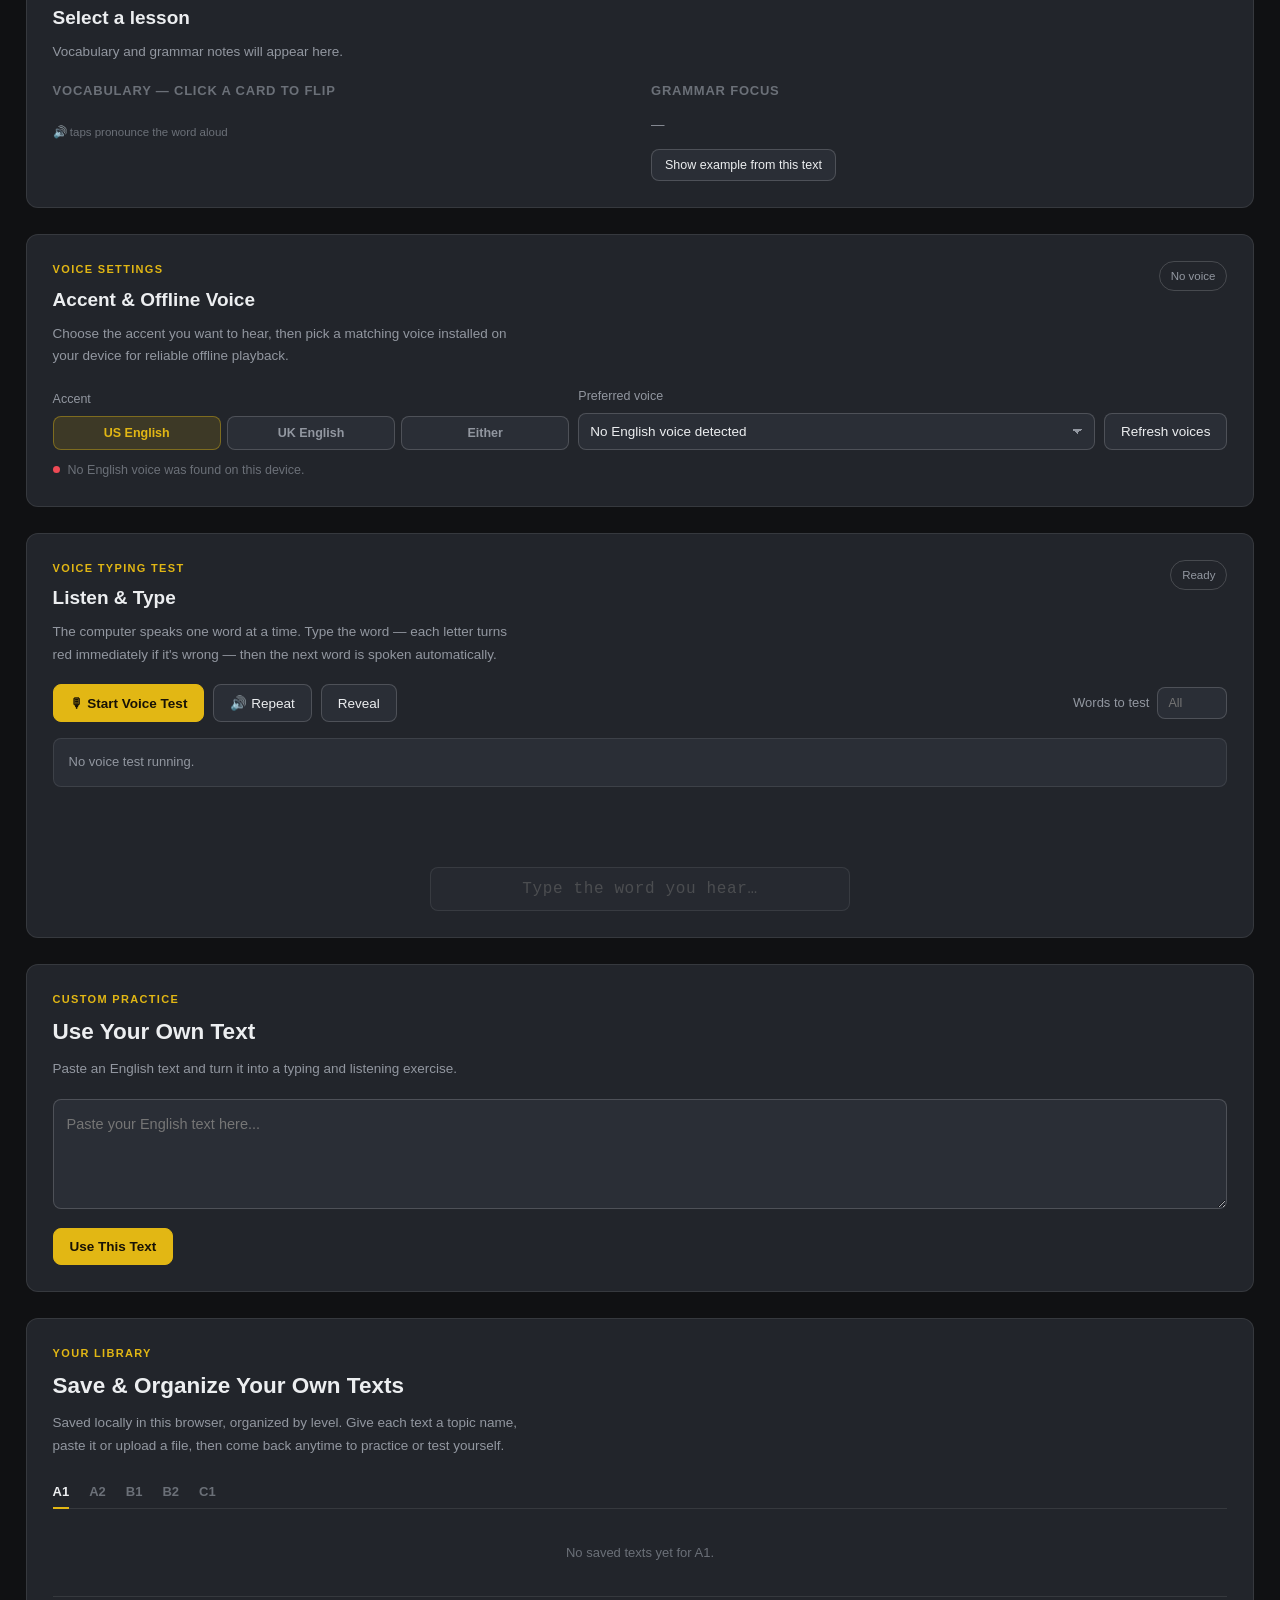
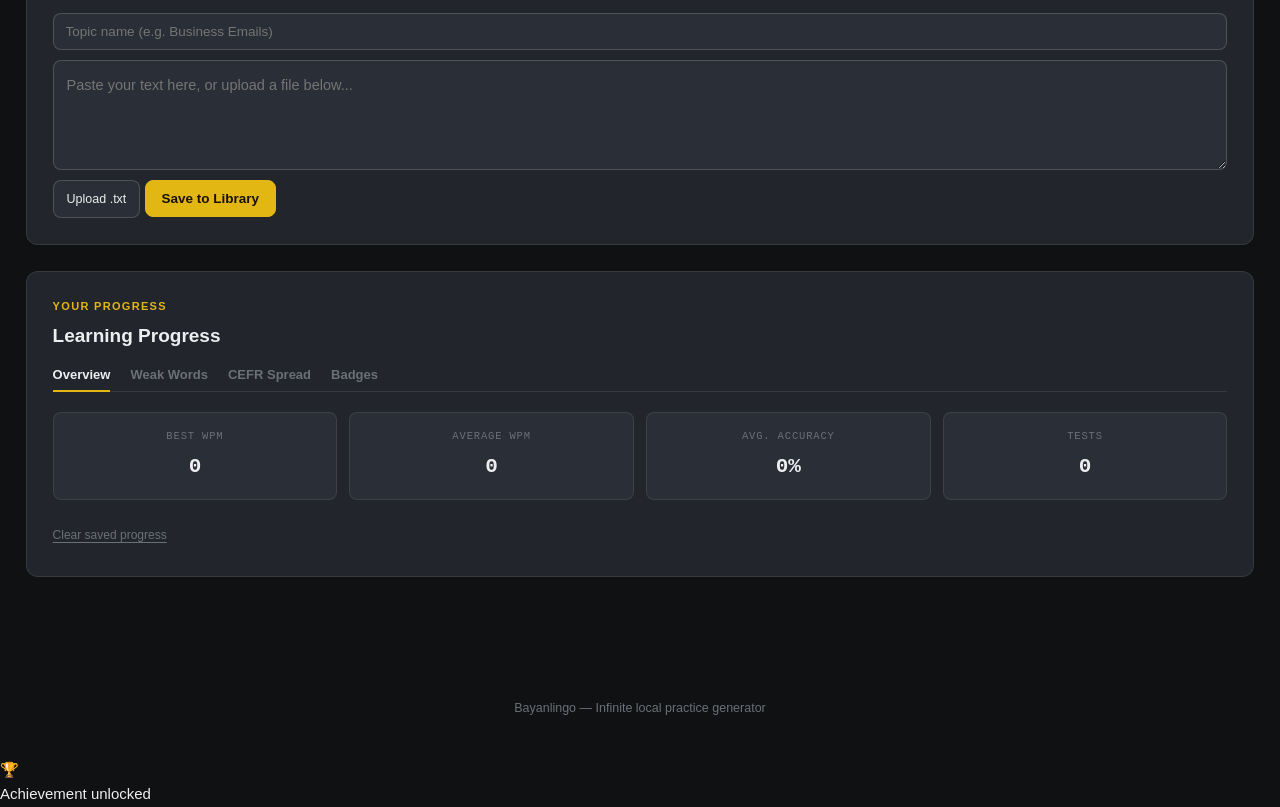
==== commit 1b0c0a66: "Update index.html اضافة تحسينات" ====
--- a/index.html
+++ b/index.html
@@ -23,6 +23,7 @@
   <div class="brand"><span class="brand-mark">B</span>Bayanlingo</div>
   <p>Learn English through typing, listening, vocabulary and grammar.</p>
   <button id="themeToggle" class="theme-toggle" type="button" aria-label="Toggle light or dark appearance" title="Toggle light/dark appearance">🌙</button>
+  <div class="streak-pill" id="streakPill" title="Practice on consecutive days to build your streak"><span class="flame">🔥</span><span id="streakCount">0 day streak</span></div>
 </header>
 
 <main class="container">
@@ -206,6 +207,7 @@
       <button class="tab-btn active" data-tab="overview">Overview</button>
       <button class="tab-btn" data-tab="weak">Weak Words</button>
       <button class="tab-btn" data-tab="cefr">CEFR Spread</button>
+      <button class="tab-btn" data-tab="badges">Badges</button>
     </div>
     <div class="tab-pane active" data-pane="overview">
       <div class="progress-summary">
@@ -220,6 +222,9 @@
     </div>
     <div class="tab-pane" data-pane="cefr">
       <div class="cefr-row" id="cefrRow"></div>
+    </div>
+    <div class="tab-pane" data-pane="badges">
+      <div class="badges-grid" id="badgesGrid"></div>
     </div>
     <button id="clearProgressBtn" class="text-button">Clear saved progress</button>
   </section>
@@ -235,7 +240,7 @@
     <div class="result-learning"><h3>Learning Report</h3><p id="resultLessonName">Custom text</p>
       <div class="result-columns"><div><h4>Vocabulary</h4><div class="vocab-flip-grid" id="resultVocabulary"></div></div><div><h4>Grammar Focus</h4><p id="resultGrammar"></p></div></div>
     </div>
-    <div class="result-actions"><button id="restartBtn" class="button primary">Try Again</button><button id="nextLessonBtn" class="button">Generate Another</button></div>
+    <div class="result-actions"><button id="restartBtn" class="button primary">Try Again</button><button id="nextLessonBtn" class="button">Generate Another</button><button id="shareResultBtn" class="button">📤 Share Result</button></div>
   </section>
 </main>
 <footer><p>Bayanlingo — Infinite local practice generator</p></footer>
@@ -245,6 +250,7 @@
   <button id="scrollBottomBtn" class="scroll-fab" title="Scroll to bottom" type="button">↓</button>
 </div>
 
+<div id="achievementToast" class="achievement-toast"><span class="toast-icon" id="toastIcon">🏆</span><div><span class="toast-title">Achievement unlocked</span><br><span class="toast-name" id="toastName"></span></div></div>
 <script src="script.js"></script>
 </body>
-</html>+</html>
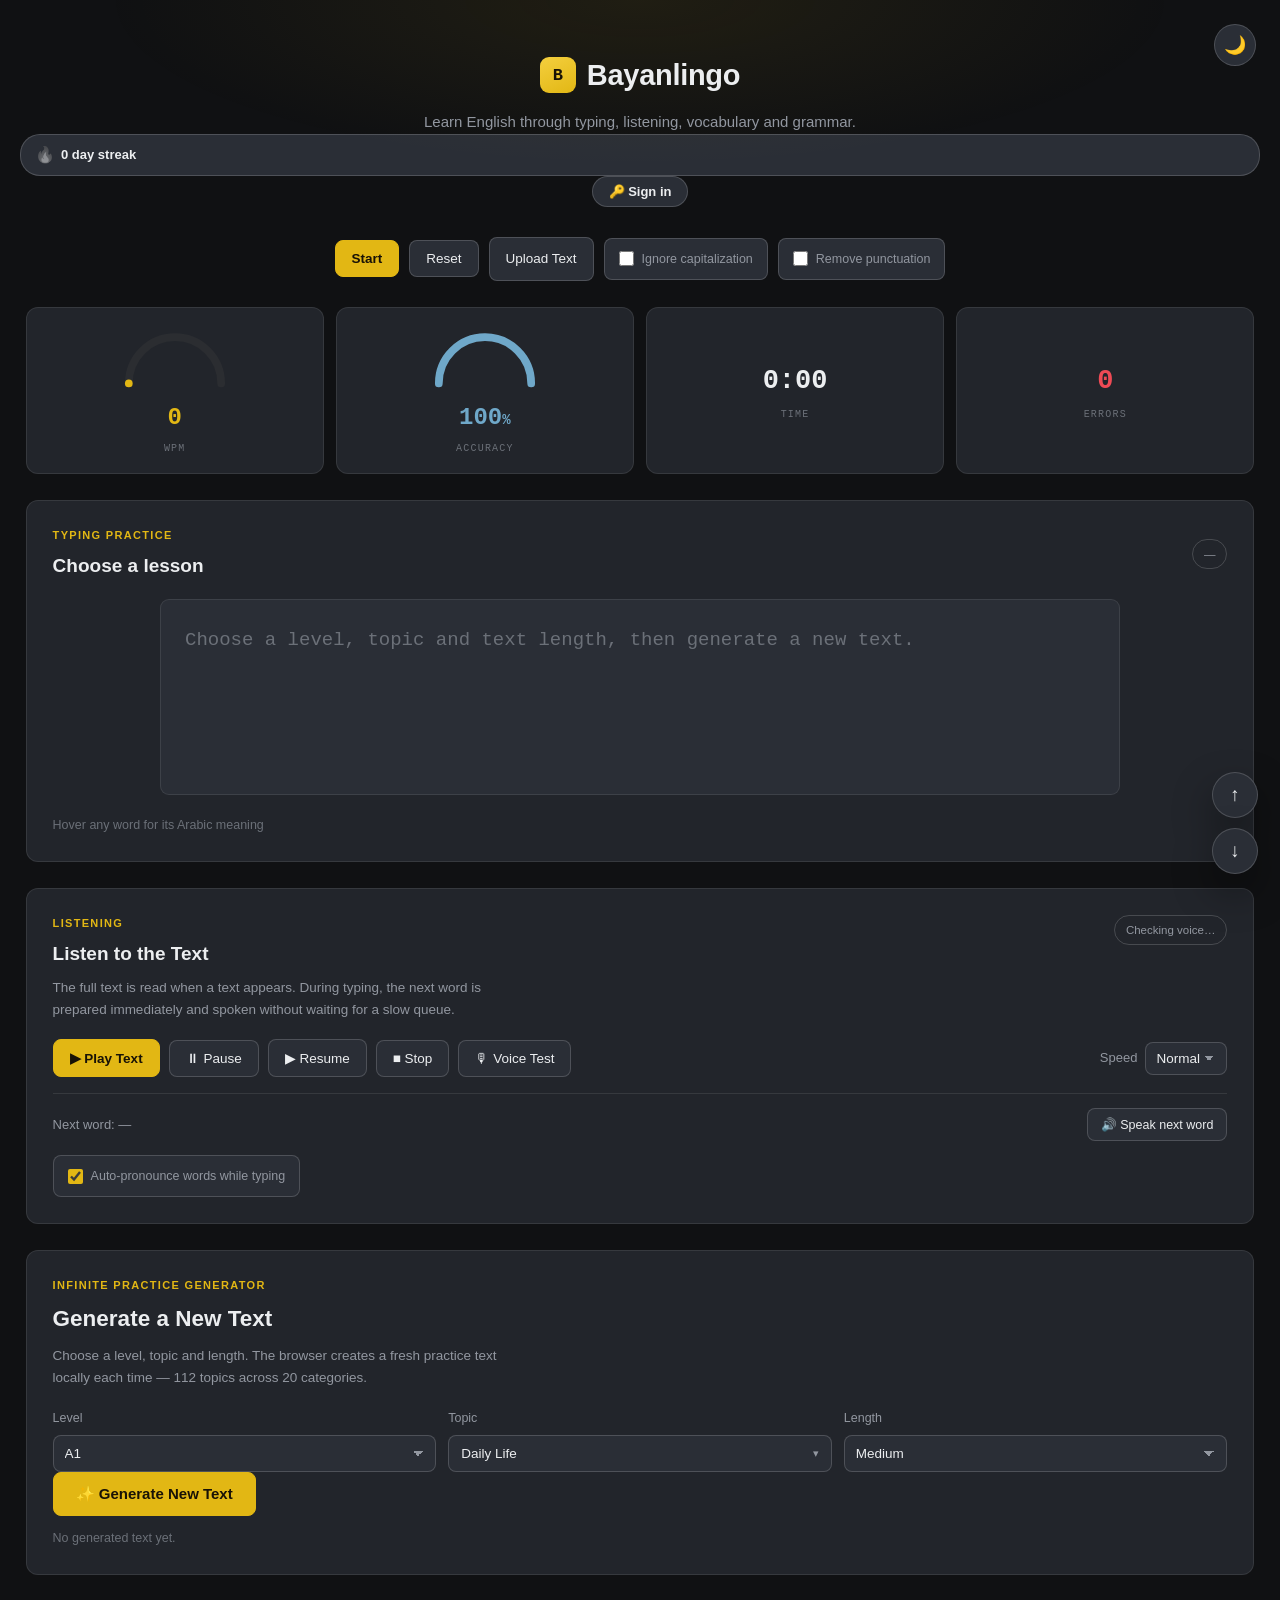
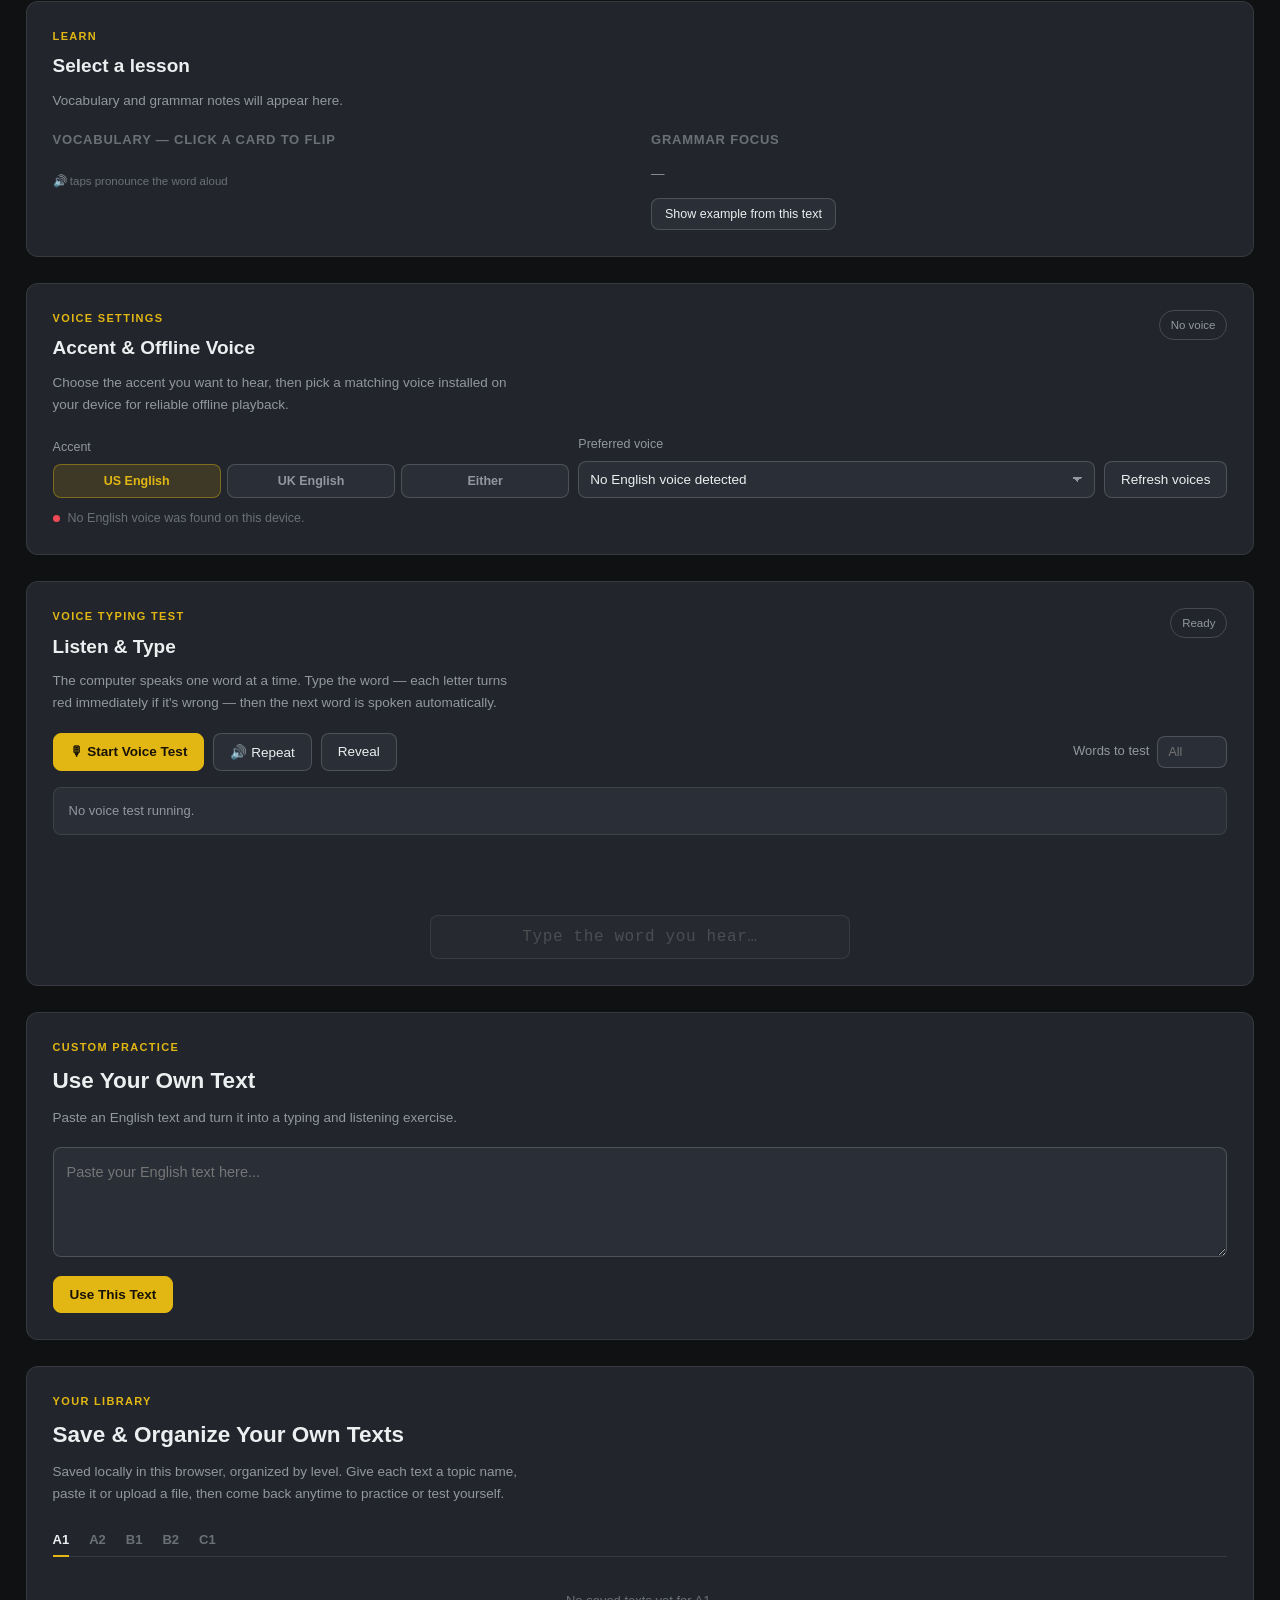
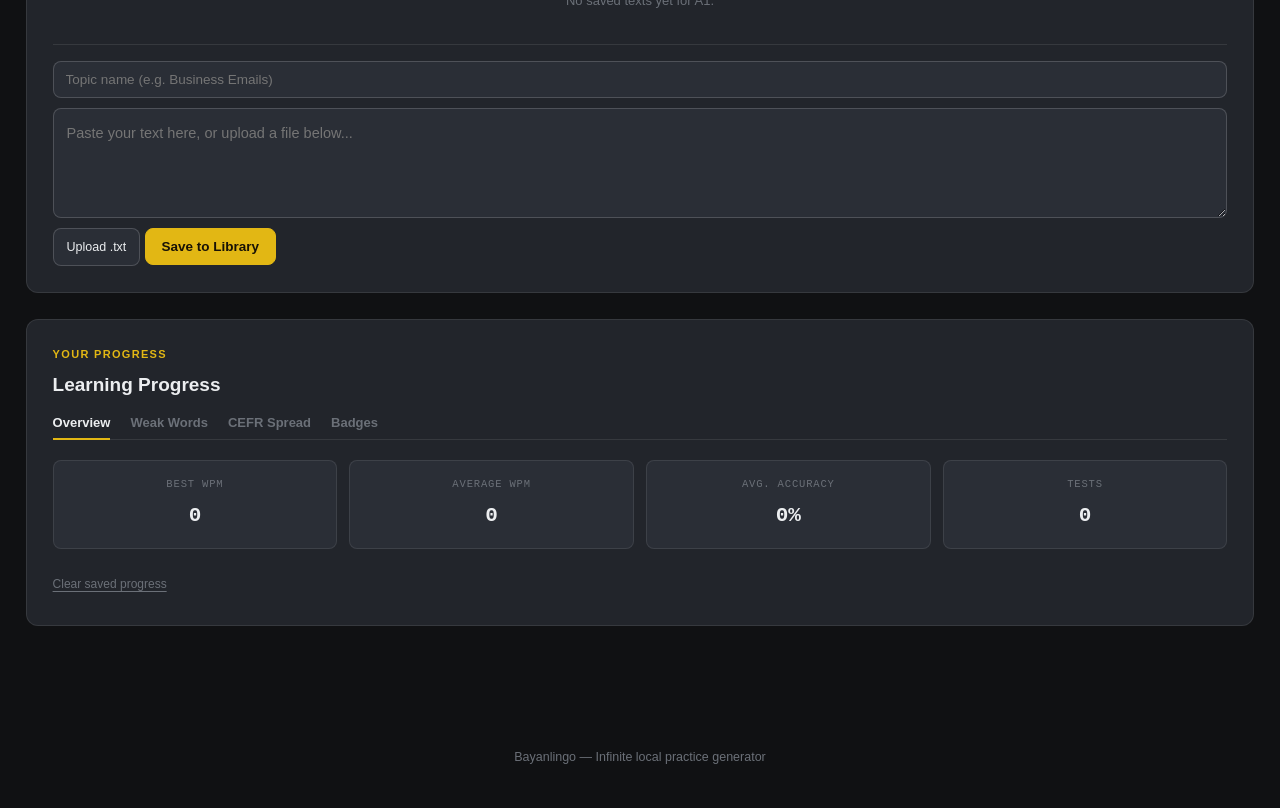
==== commit 1c7a4fcb: "Add files via upload اضافة نظام تسجيل دخول" ====
--- a/index.html
+++ b/index.html
@@ -24,6 +24,7 @@
   <p>Learn English through typing, listening, vocabulary and grammar.</p>
   <button id="themeToggle" class="theme-toggle" type="button" aria-label="Toggle light or dark appearance" title="Toggle light/dark appearance">🌙</button>
   <div class="streak-pill" id="streakPill" title="Practice on consecutive days to build your streak"><span class="flame">🔥</span><span id="streakCount">0 day streak</span></div>
+  <button id="accountBtn" class="account-btn" type="button">🔑 Sign in</button>
 </header>
 
 <main class="container">
@@ -250,6 +251,22 @@
   <button id="scrollBottomBtn" class="scroll-fab" title="Scroll to bottom" type="button">↓</button>
 </div>
 
+<div id="authModalOverlay" class="auth-overlay hidden">
+  <div class="auth-modal">
+    <button id="authCloseBtn" class="auth-close" type="button" aria-label="Close">✕</button>
+    <div class="auth-tabs">
+      <button type="button" class="auth-tab active" data-mode="login">Log In</button>
+      <button type="button" class="auth-tab" data-mode="signup">Sign Up</button>
+    </div>
+    <p class="auth-subtitle" id="authSubtitle">Log in to sync your progress across devices.</p>
+    <form id="authForm">
+      <label class="auth-field">Email<input type="email" id="authEmail" required autocomplete="email"></label>
+      <label class="auth-field">Password<input type="password" id="authPassword" required minlength="6" autocomplete="current-password"></label>
+      <div id="authError" class="auth-error hidden"></div>
+      <button type="submit" class="button primary auth-submit" id="authSubmitBtn">Log In</button>
+    </form>
+  </div>
+</div>
 <div id="achievementToast" class="achievement-toast"><span class="toast-icon" id="toastIcon">🏆</span><div><span class="toast-title">Achievement unlocked</span><br><span class="toast-name" id="toastName"></span></div></div>
 <script src="script.js"></script>
 </body>
--- a/style.css
+++ b/style.css
@@ -309,3 +309,38 @@
   .text-display{font-size:17px}
   .speed-control{margin-left:0}
 }
+
+/* ============ STREAK, BADGES & SHARE (added) ============ */
+.streak-pill{display:flex;align-items:center;gap:6px;background:var(--panel-2);border:1px solid var(--border-strong);border-radius:20px;padding:7px 14px;font-size:13px;font-weight:600;color:var(--text);white-space:nowrap}
+.streak-pill .flame{font-size:16px;filter:grayscale(1);opacity:.5;transition:filter .2s,opacity .2s}
+.streak-pill.active .flame{filter:grayscale(0);opacity:1}
+.badges-grid{display:grid;grid-template-columns:repeat(auto-fill,minmax(150px,1fr));gap:12px;margin-top:8px}
+.badge-card{background:var(--panel-2);border:1px solid var(--border);border-radius:10px;padding:14px 10px;text-align:center;transition:opacity .2s,transform .15s}
+.badge-card.locked{opacity:.35}
+.badge-card .badge-icon{font-size:26px;display:block;margin-bottom:6px}
+.badge-card .badge-name{font-size:12px;font-weight:700;display:block}
+.badge-card .badge-desc{font-size:10.5px;color:var(--muted-2);display:block;margin-top:3px;line-height:1.4}
+.achievement-toast{position:fixed;left:50%;bottom:26px;transform:translateX(-50%) translateY(20px);background:var(--panel);border:1px solid var(--accent);border-radius:12px;padding:14px 20px;box-shadow:var(--shadow);display:flex;align-items:center;gap:12px;z-index:9999;opacity:0;transition:opacity .3s,transform .3s;pointer-events:none;max-width:90vw}
+.achievement-toast.show{opacity:1;transform:translateX(-50%) translateY(0)}
+.achievement-toast .toast-icon{font-size:28px}
+.achievement-toast .toast-title{font-size:11px;color:var(--accent);text-transform:uppercase;letter-spacing:.06em;font-weight:700}
+.achievement-toast .toast-name{font-size:14px;font-weight:700;color:var(--text)}
+
+/* ============ AUTH: account button + login/signup modal (added) ============ */
+.account-btn{background:var(--panel-2);border:1px solid var(--border-strong);border-radius:20px;padding:7px 16px;font-size:13px;font-weight:600;color:var(--text);cursor:pointer;transition:border-color .15s,color .15s}
+.account-btn:hover{border-color:var(--accent-dim);color:var(--accent)}
+.auth-overlay{position:fixed;inset:0;background:rgba(0,0,0,.6);display:flex;align-items:center;justify-content:center;z-index:9998;padding:20px}
+.auth-overlay.hidden{display:none}
+.auth-modal{background:var(--panel);border:1px solid var(--border-strong);border-radius:16px;padding:28px 26px;max-width:380px;width:100%;position:relative;box-shadow:var(--shadow)}
+.auth-close{position:absolute;top:14px;right:14px;background:none;border:none;color:var(--muted-2);font-size:18px;cursor:pointer;padding:4px}
+.auth-close:hover{color:var(--text)}
+.auth-tabs{display:flex;gap:8px;margin-bottom:14px}
+.auth-tab{flex:1;background:var(--panel-2);border:1px solid var(--border);border-radius:10px;padding:9px;font-size:13.5px;font-weight:600;color:var(--muted-2);cursor:pointer;transition:all .15s}
+.auth-tab.active{background:var(--accent);color:#111;border-color:var(--accent)}
+.auth-subtitle{font-size:12.5px;color:var(--muted-2);margin-bottom:18px;line-height:1.5}
+.auth-field{display:block;font-size:12.5px;color:var(--muted-2);margin-bottom:14px}
+.auth-field input{display:block;width:100%;margin-top:6px;background:var(--panel-2);border:1px solid var(--border-strong);border-radius:9px;padding:10px 12px;color:var(--text);font-size:14px}
+.auth-field input:focus{outline:none;border-color:var(--accent-dim)}
+.auth-error{background:rgba(220,60,60,.12);border:1px solid rgba(220,60,60,.4);color:#e57373;border-radius:8px;padding:9px 12px;font-size:12.5px;margin-bottom:14px}
+.auth-error.hidden{display:none}
+.auth-submit{width:100%;margin-top:4px}
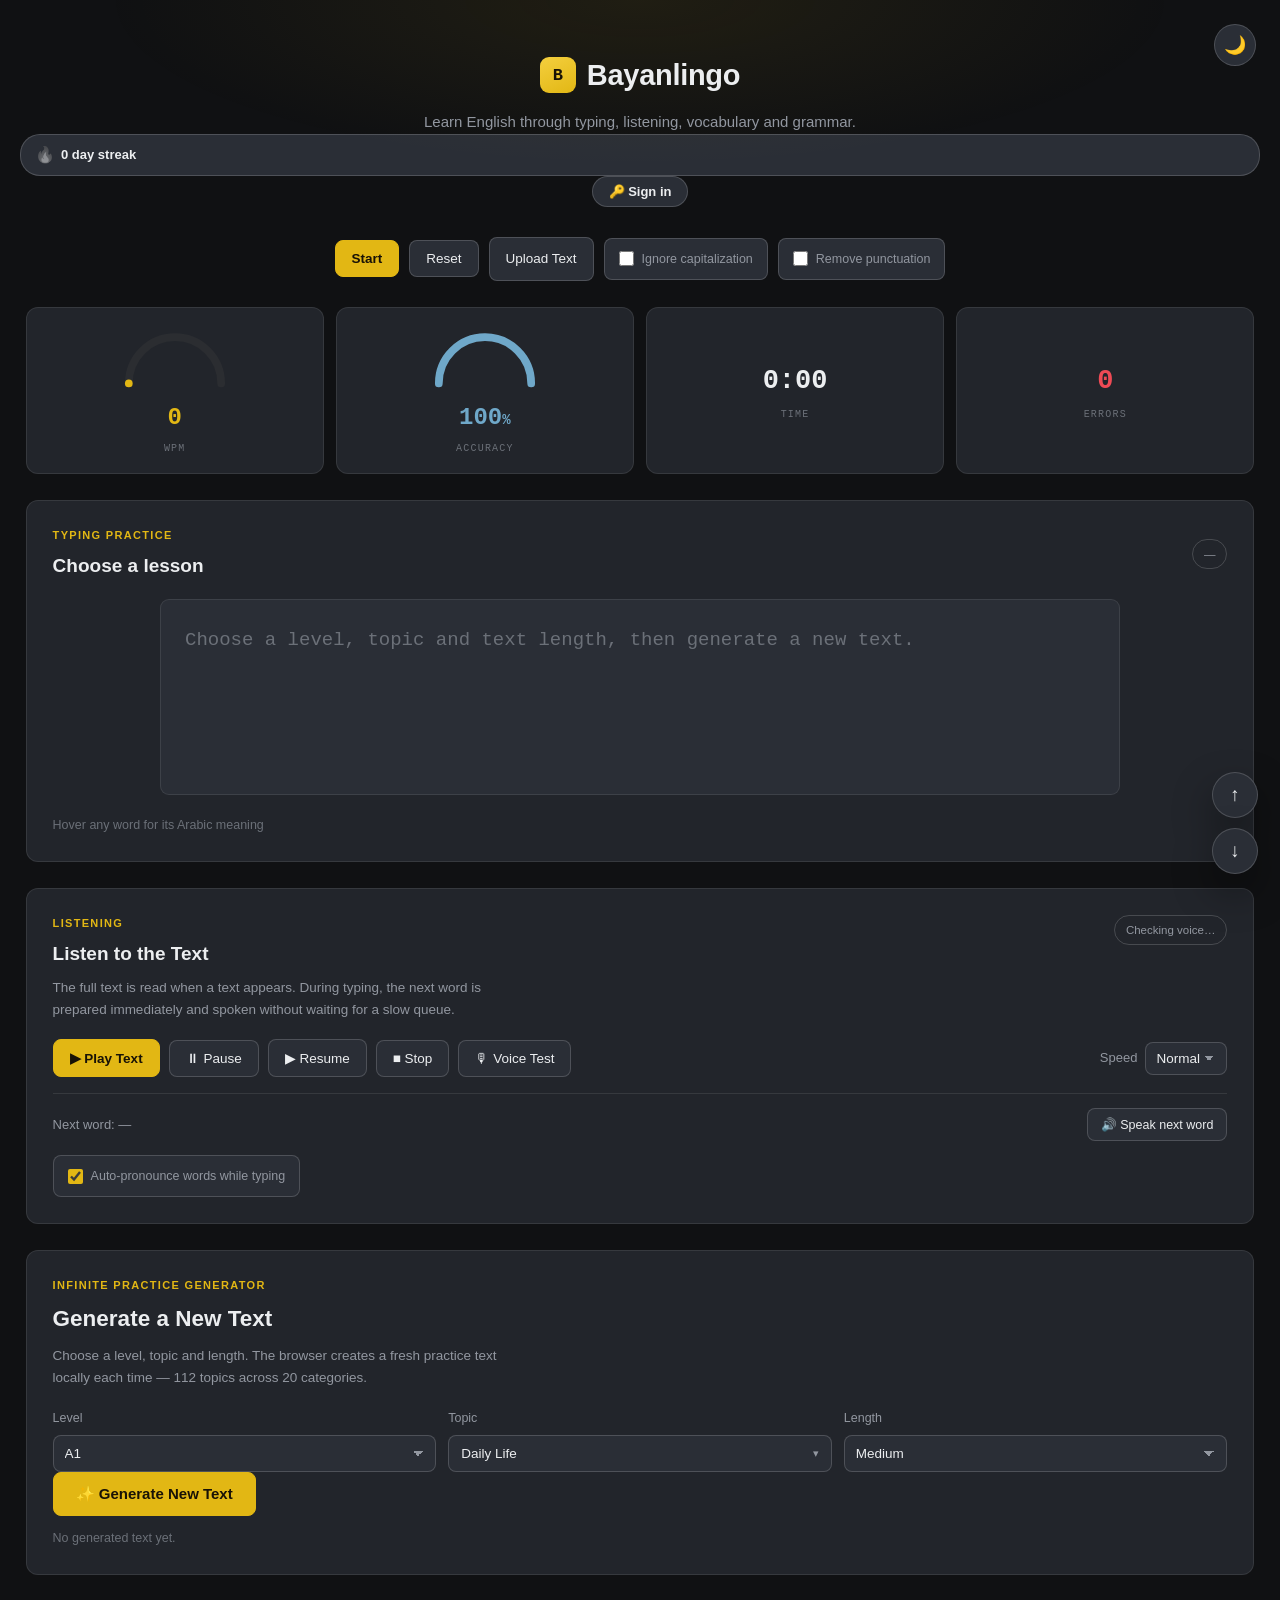
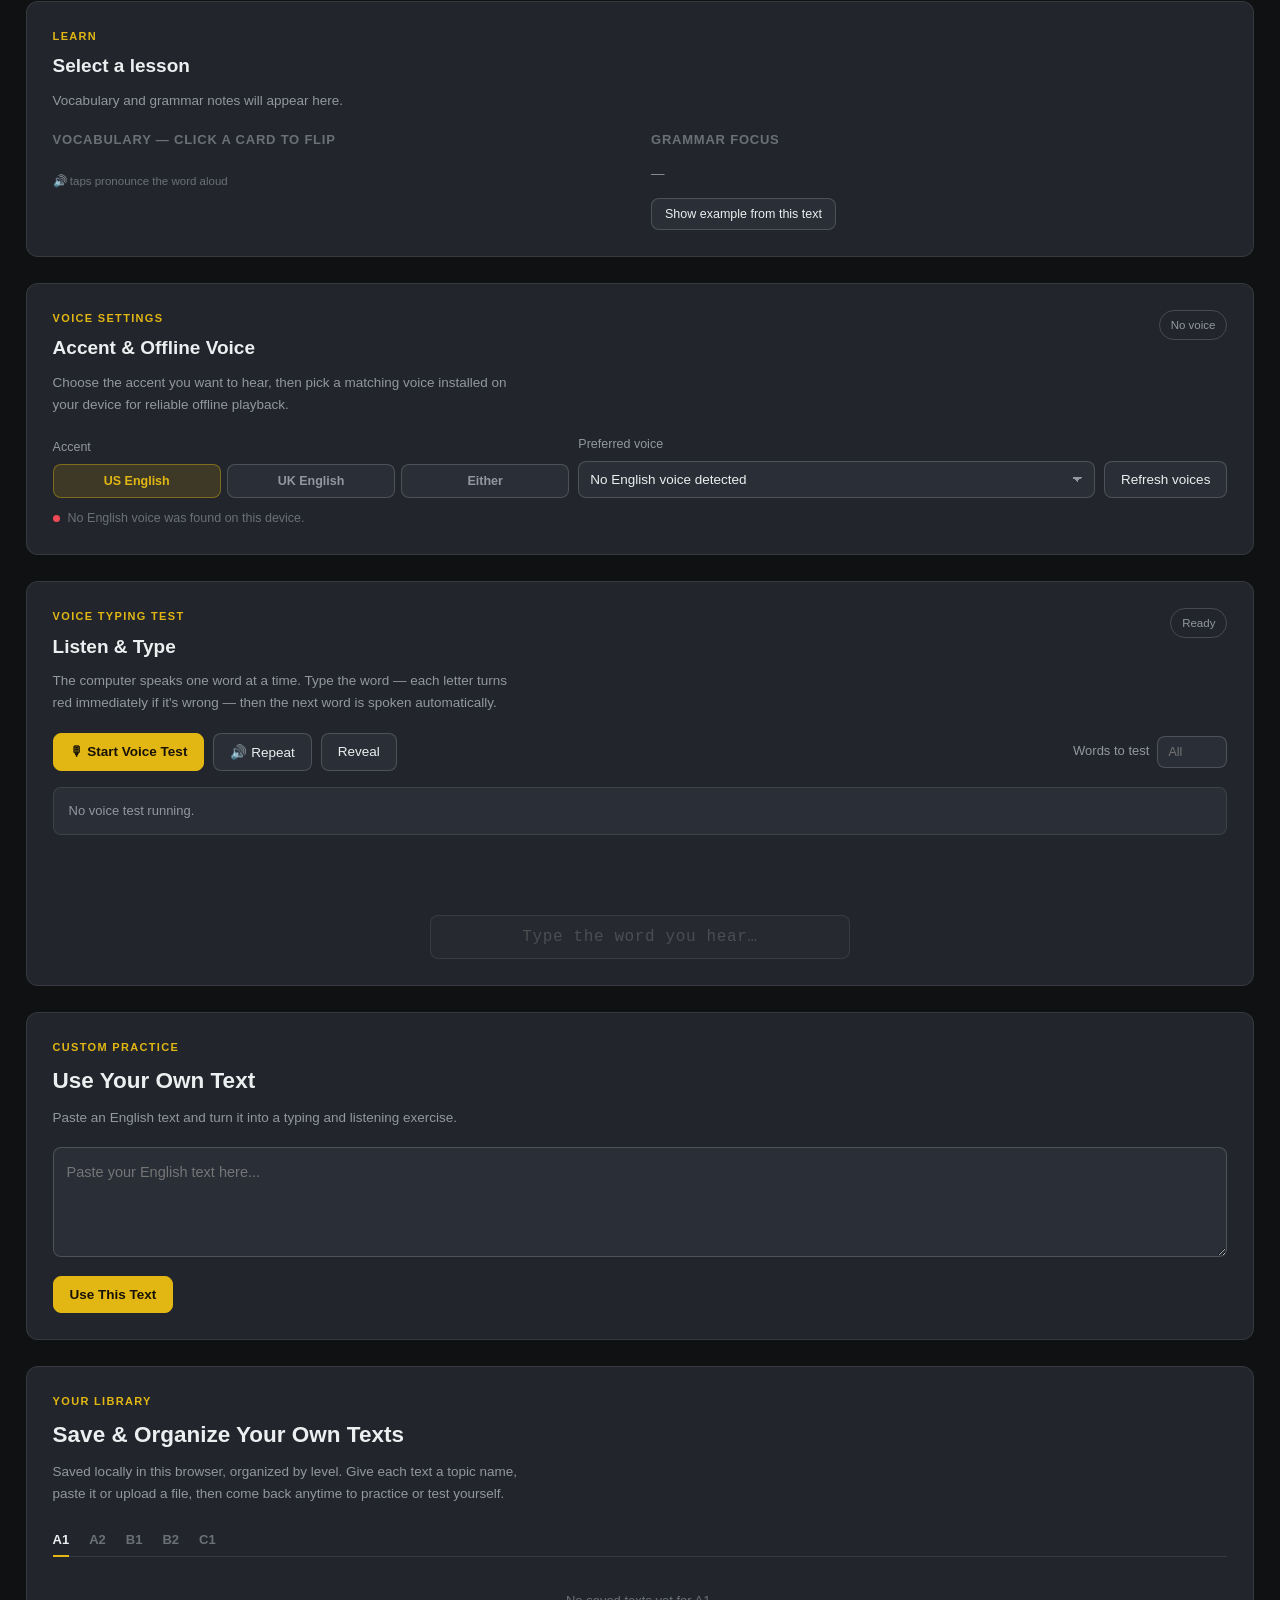
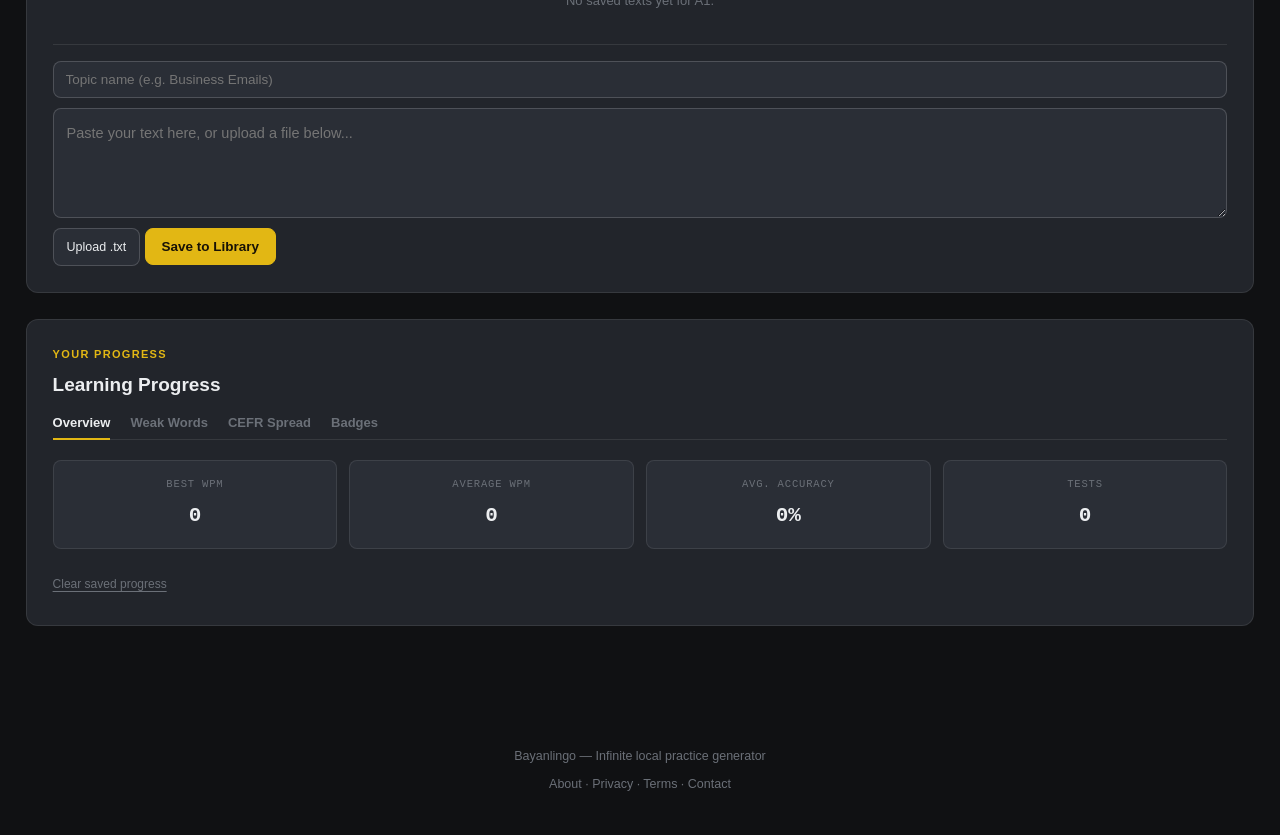
==== commit 70673abc: "Add files via upload اضافة تعريف والخصوصية" ====
--- a/index.html
+++ b/index.html
@@ -244,7 +244,10 @@
     <div class="result-actions"><button id="restartBtn" class="button primary">Try Again</button><button id="nextLessonBtn" class="button">Generate Another</button><button id="shareResultBtn" class="button">📤 Share Result</button></div>
   </section>
 </main>
-<footer><p>Bayanlingo — Infinite local practice generator</p></footer>
+<footer>
+  <p>Bayanlingo — Infinite local practice generator</p>
+  <p class="footer-links"><a href="about.html">About</a> · <a href="privacy.html">Privacy</a> · <a href="terms.html">Terms</a> · <a href="mailto:bayanlingo12@gmail.com">Contact</a></p>
+</footer>
 
 <div class="scroll-nav">
   <button id="scrollTopBtn" class="scroll-fab" title="Scroll to top" type="button">↑</button>
--- a/style.css
+++ b/style.css
@@ -344,3 +344,9 @@
 .auth-error{background:rgba(220,60,60,.12);border:1px solid rgba(220,60,60,.4);color:#e57373;border-radius:8px;padding:9px 12px;font-size:12.5px;margin-bottom:14px}
 .auth-error.hidden{display:none}
 .auth-submit{width:100%;margin-top:4px}
+
+/* Footer legal links (added) */
+footer{text-align:center;padding:24px 16px 40px}
+.footer-links{margin-top:8px;font-size:12.5px;color:var(--muted-2)}
+.footer-links a{color:var(--muted-2);text-decoration:none}
+.footer-links a:hover{color:var(--accent)}
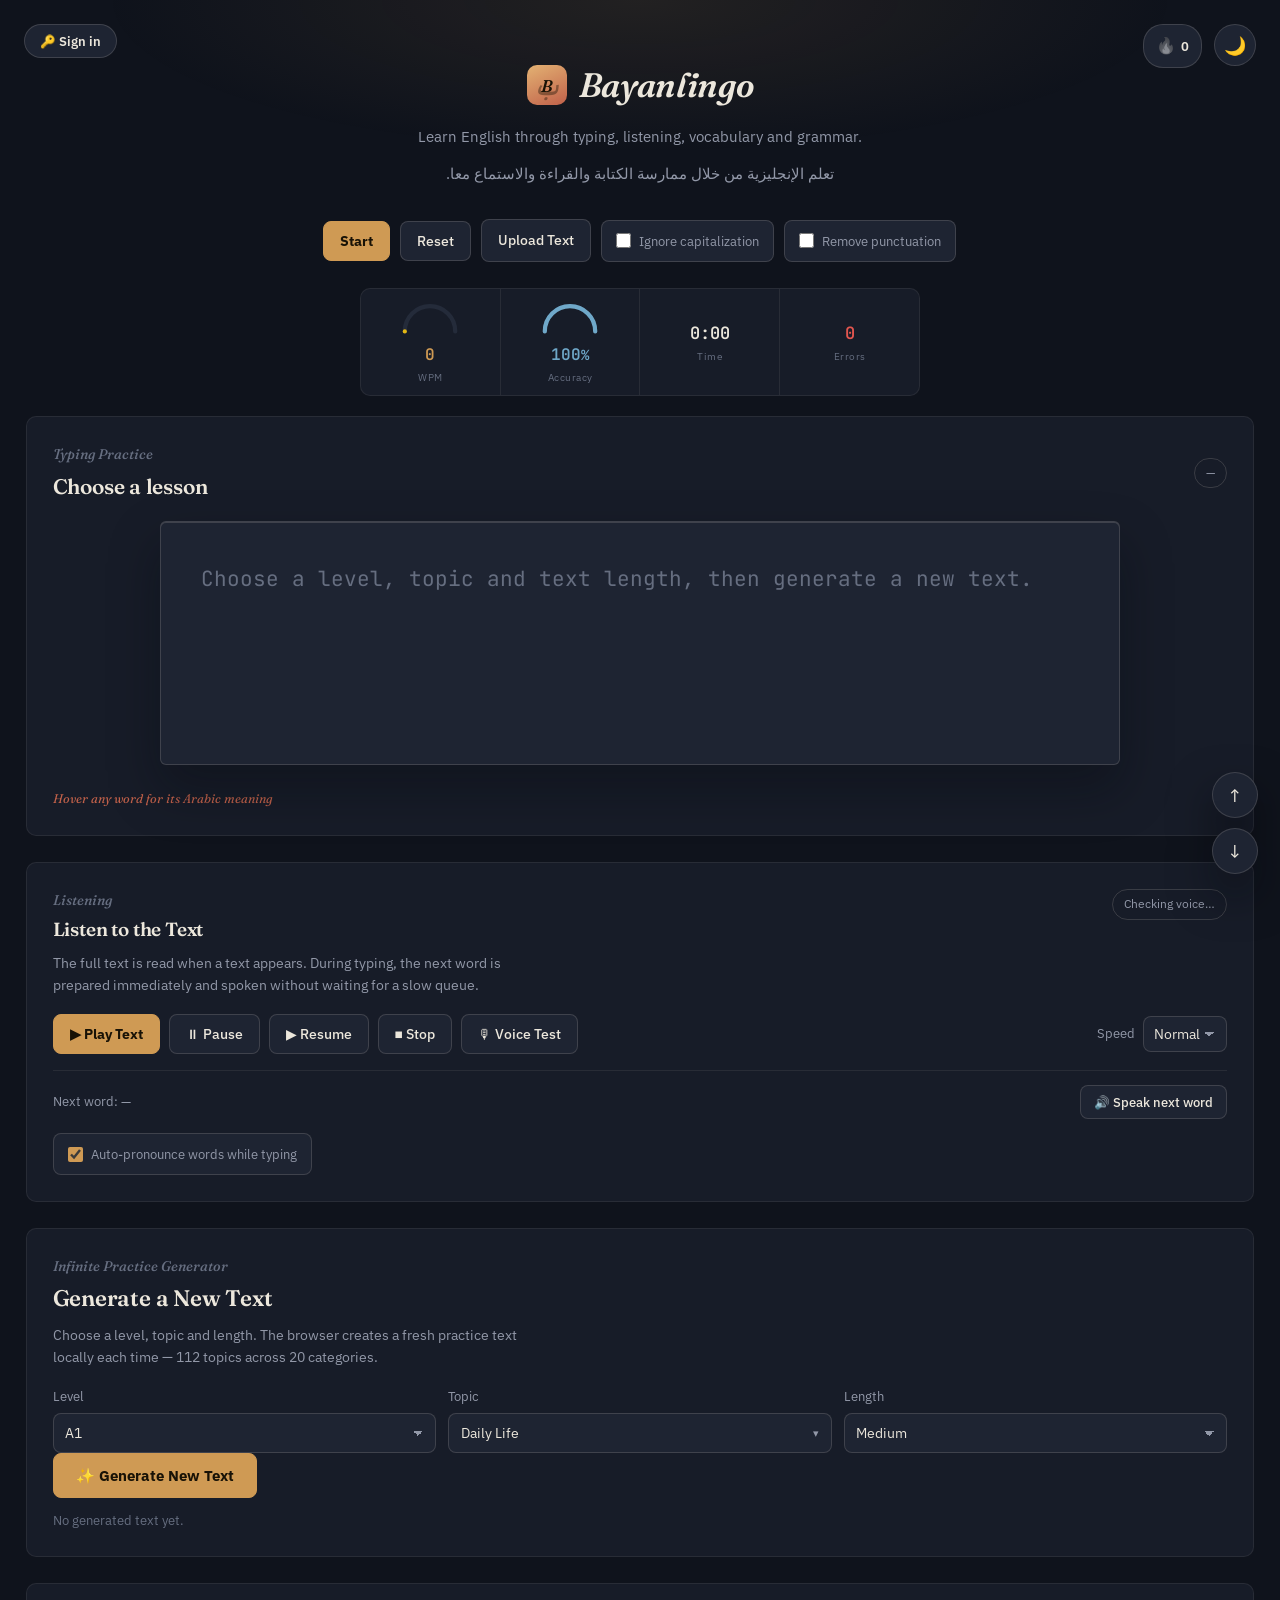
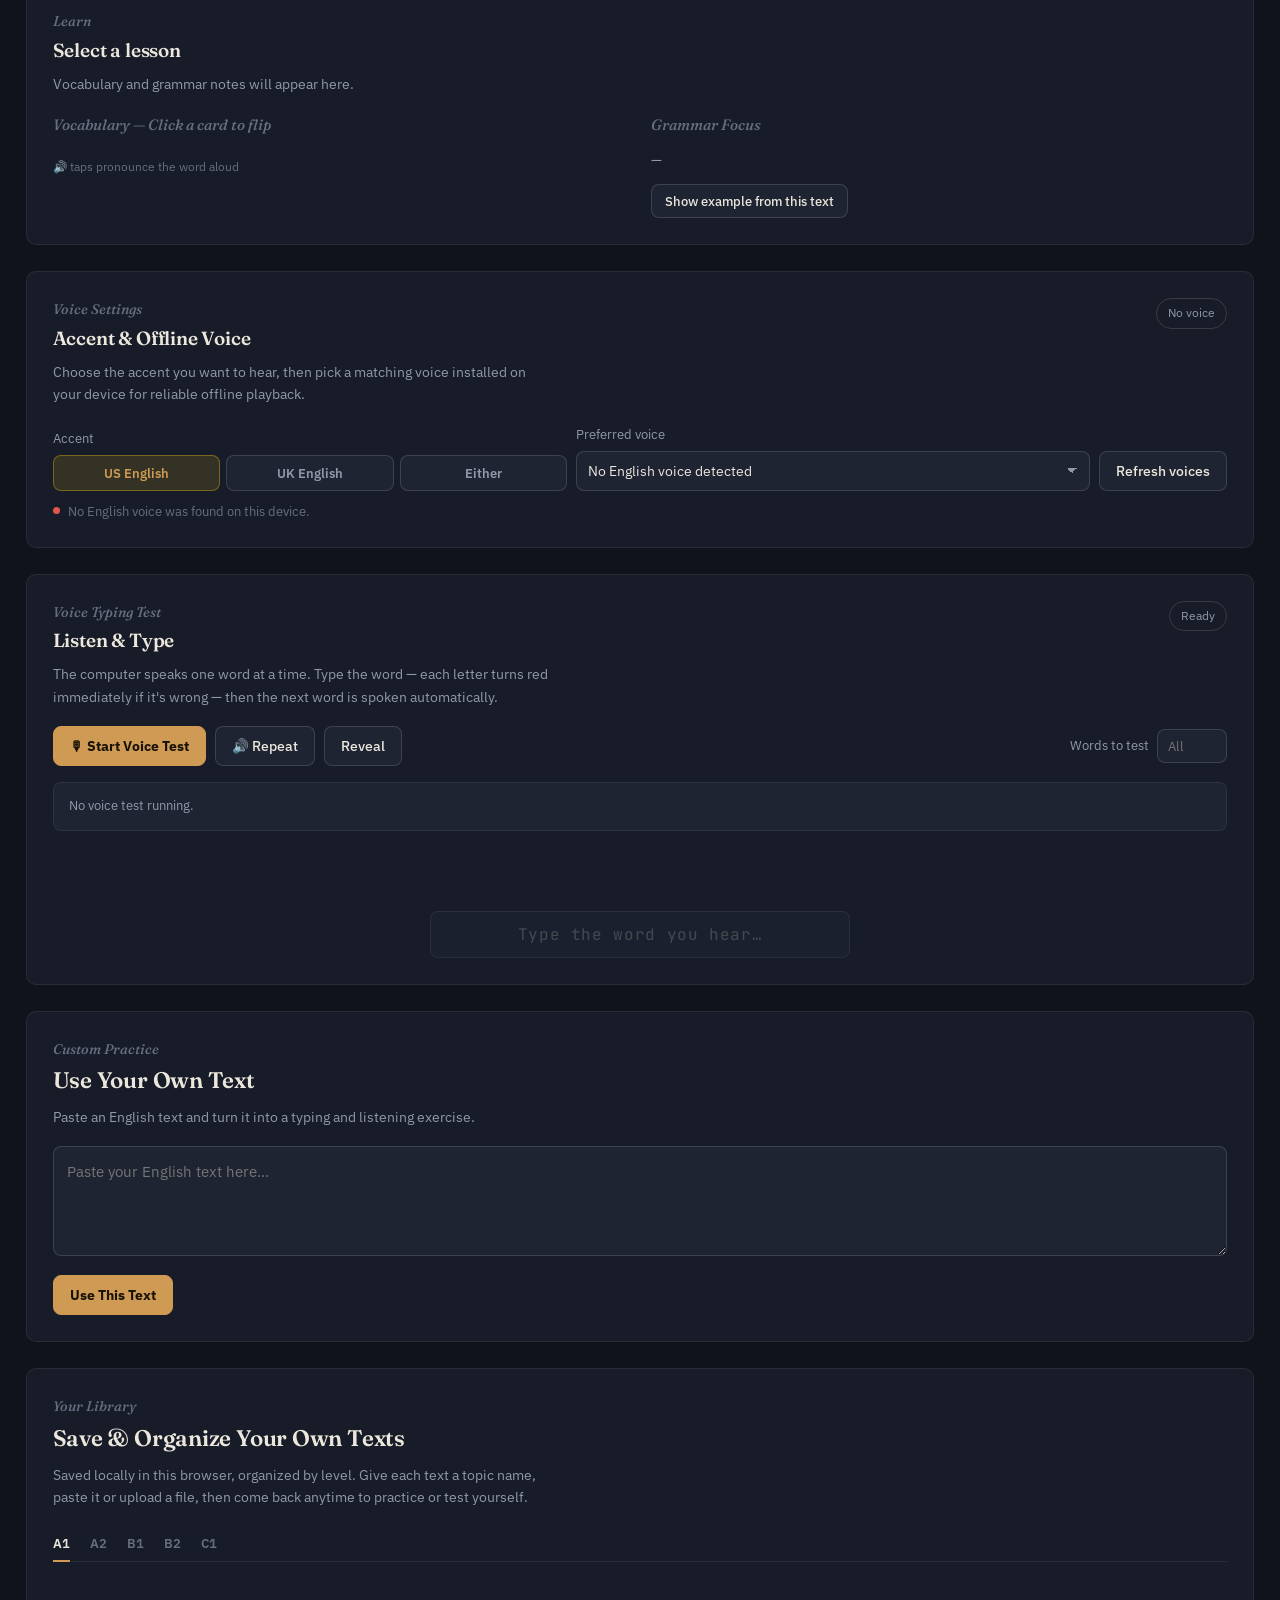
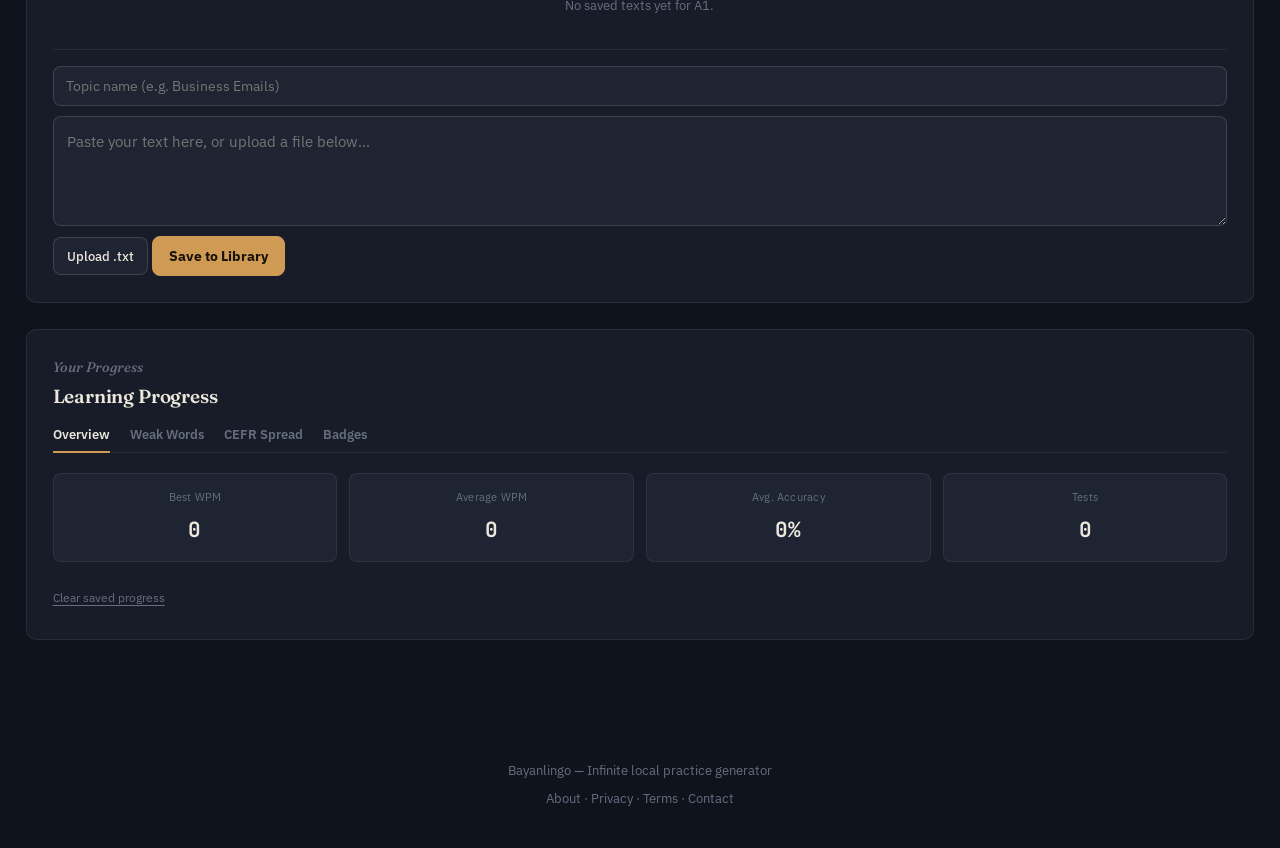
==== commit 8decd34d: "Add files via upload تطبيق الهوية البصرية الجديدة" ====
--- a/index.html
+++ b/index.html
@@ -15,13 +15,17 @@
 <link rel="manifest" href="manifest.webmanifest">
 <meta name="google-site-verification" content="on1cpjBUnOutAT7VMZtTZALtSvN9SVpWAAduEvNYJ7E" />
 <title>Bayanlingo — Infinite English Practice</title>
+<link rel="preconnect" href="https://fonts.googleapis.com">
+<link rel="preconnect" href="https://fonts.gstatic.com" crossorigin>
+<link rel="stylesheet" href="https://fonts.googleapis.com/css2?family=Fraunces:ital,opsz,wght@0,9..144,400;0,9..144,600;1,9..144,500&family=IBM+Plex+Sans:wght@400;500;600;700&family=IBM+Plex+Sans+Arabic:wght@400;500;600&family=JetBrains+Mono:wght@400;500;600&display=swap">
 <link rel="stylesheet" href="style.css">
 <script>(function(){try{if(localStorage.getItem('typingTrainerThemeV1')==='light')document.documentElement.setAttribute('data-theme','light');}catch(e){}})();</script>
 </head>
 <body>
 <header class="header">
-  <div class="brand"><span class="brand-mark">B</span>Bayanlingo</div>
+  <div class="brand"><span class="brand-mark"><span class="mark-ar">ب</span><span class="mark-en">B</span></span>Bayanlingo</div>
   <p>Learn English through typing, listening, vocabulary and grammar.</p>
+  <p class="header-ar-subtitle" dir="rtl" lang="ar">تعلم الإنجليزية من خلال ممارسة الكتابة والقراءة والاستماع معا.</p>
   <button id="themeToggle" class="theme-toggle" type="button" aria-label="Toggle light or dark appearance" title="Toggle light/dark appearance">🌙</button>
   <div class="streak-pill" id="streakPill" title="Practice on consecutive days to build your streak"><span class="flame">🔥</span><span id="streakCount">0 day streak</span></div>
   <button id="accountBtn" class="account-btn" type="button">🔑 Sign in</button>
--- a/style.css
+++ b/style.css
@@ -1,48 +1,59 @@
 :root{
-  --bg:#101113;
-  --panel:#22252b;
-  --panel-2:#2a2e36;
-  --border:rgba(255,255,255,.09);
-  --border-strong:rgba(255,255,255,.17);
-  --text:#eceef0;
-  --muted:#9297a0;
-  --muted-2:#6b7078;
-  --accent:#e2b714;
-  --accent-hi:#f4cf3e;
-  --accent-dim:#8c7217;
-  --danger:#ef4a55;
-  --success:#5fbf77;
+  /* Ink-of-night base: blue-black, not neutral gray-black */
+  --bg:#0f131c;
+  --panel:#171c28;
+  --panel-2:#1e2432;
+  --border:rgba(233,225,210,.08);
+  --border-strong:rgba(233,225,210,.16);
+  --text:#ece7dc;
+  --muted:#9298a8;
+  --muted-2:#666e80;
+  /* English/primary actions: warm copper-amber (not coin-gold) */
+  --accent:#cf9a54;
+  --accent-hi:#e3b273;
+  --accent-dim:#8a6a3c;
+  /* Arabic-related elements: muted terracotta/ink-red */
+  --arabic:#c1614a;
+  --arabic-hi:#d97c62;
+  --arabic-dim:#7d3f30;
+  --danger:#e2564f;
+  --success:#5fae7c;
   --info:#6fa8c9;
-  --hover-tint:rgba(255,255,255,.05);
-  --gauge-track:#2b2d31;
-  --radius:12px;
-  --font-ui:-apple-system,BlinkMacSystemFont,"Segoe UI",Roboto,Helvetica,Arial,sans-serif;
-  --font-mono:ui-monospace,"SF Mono","Cascadia Code","Consolas",monospace;
-  --shadow:0 18px 40px rgba(0,0,0,.4);
+  --hover-tint:rgba(233,225,210,.045);
+  --gauge-track:#242b3a;
+  --radius:10px;
+  --font-display:"Fraunces",Georgia,serif;
+  --font-ui:"IBM Plex Sans",-apple-system,BlinkMacSystemFont,"Segoe UI",sans-serif;
+  --font-mono:"JetBrains Mono",ui-monospace,"SF Mono",Consolas,monospace;
+  --shadow:0 20px 44px rgba(6,8,14,.5);
 }
 html[data-theme="light"]{
-  --bg:#f4f5f7;
-  --panel:#ffffff;
-  --panel-2:#eef0f3;
-  --border:rgba(20,22,26,.09);
-  --border-strong:rgba(20,22,26,.16);
-  --text:#15171a;
-  --muted:#4b4f57;
-  --muted-2:#666b73;
-  --accent:#a8790a;
-  --accent-hi:#8f6708;
-  --accent-dim:#8c7217;
-  --danger:#c9333d;
-  --success:#2f9e52;
+  --bg:#f7f3ea;
+  --panel:#fffdf9;
+  --panel-2:#f1ebdf;
+  --border:rgba(35,28,18,.09);
+  --border-strong:rgba(35,28,18,.17);
+  --text:#221d15;
+  --muted:#5a5142;
+  --muted-2:#7a7161;
+  --accent:#9c6b2e;
+  --accent-hi:#7f5623;
+  --accent-dim:#9c6b2e;
+  --arabic:#a8462f;
+  --arabic-hi:#8c3924;
+  --arabic-dim:#a8462f;
+  --danger:#b3392f;
+  --success:#3c8a5c;
   --info:#2670a3;
-  --hover-tint:rgba(20,22,26,.045);
-  --gauge-track:#e3e5e9;
-  --shadow:0 14px 34px rgba(15,17,20,.12);
+  --hover-tint:rgba(35,28,18,.045);
+  --gauge-track:#e9e0cd;
+  --shadow:0 16px 36px rgba(40,30,15,.14);
 }
 *{box-sizing:border-box;margin:0;padding:0}
 html{scroll-behavior:smooth}
 @media (prefers-reduced-motion:reduce){html{scroll-behavior:auto}*{animation-duration:.001ms!important;transition-duration:.001ms!important}}
 body{background:var(--bg);color:var(--text);font-family:var(--font-ui);font-size:15px;line-height:1.6;-webkit-font-smoothing:antialiased;transition:background-color .2s,color .2s}
+h1,h2,h3,h4{font-family:var(--font-display);font-weight:600;letter-spacing:-.01em}
 .panel,.stat-card,.type-stage,select,textarea.plain,.dict-visible-input,.lib-input,.library-item{transition:background-color .2s,border-color .2s,color .2s}
 button,input,select,textarea{font-family:inherit;font-size:inherit;color:inherit}
 button{cursor:pointer;-webkit-tap-highlight-color:transparent}
@@ -54,11 +65,14 @@
 ::-webkit-scrollbar-thumb:hover{background:#565d69}
 
 .container{width:96%;max-width:1500px;margin:0 auto}
-.header{text-align:center;padding:52px 20px 30px;position:relative}
-.header::before{content:'';position:absolute;inset:0;background:radial-gradient(60% 100% at 50% 0%,rgba(226,183,20,.08),transparent 70%);pointer-events:none}
-.brand{position:relative;display:inline-flex;align-items:center;gap:11px;font-size:29px;font-weight:700;letter-spacing:-.01em}
-.brand-mark{width:36px;height:36px;border-radius:9px;background:linear-gradient(155deg,var(--accent-hi),var(--accent));display:flex;align-items:center;justify-content:center;font-family:var(--font-mono);font-weight:700;color:#181206;font-size:17px}
-.header p{color:var(--muted);margin-top:12px;font-size:15px;position:relative}
+.header{text-align:center;padding:58px 20px 34px;position:relative}
+.header::before{content:'';position:absolute;inset:0;background:radial-gradient(60% 100% at 50% 0%,rgba(207,154,84,.10),transparent 70%);pointer-events:none}
+.brand{position:relative;display:inline-flex;align-items:center;gap:12px;font-family:var(--font-display);font-size:34px;font-weight:600;letter-spacing:-.01em;font-style:italic}
+.brand-mark{position:relative;width:40px;height:40px;border-radius:10px;background:linear-gradient(155deg,var(--accent-hi),var(--arabic));overflow:visible}
+.brand-mark .mark-ar{position:absolute;inset:0;display:flex;align-items:center;justify-content:center;font-family:"IBM Plex Sans Arabic","IBM Plex Sans",sans-serif;font-size:25px;font-weight:600;color:rgba(24,18,6,.4);line-height:1;padding-top:3px}
+.brand-mark .mark-en{position:absolute;inset:0;display:flex;align-items:center;justify-content:center;font-family:var(--font-display);font-weight:600;color:#181206;font-size:17px}
+.header p{color:var(--muted);margin-top:13px;font-size:14.5px;position:relative;font-family:var(--font-ui)}
+.header-ar-subtitle{color:var(--arabic);margin-top:5px;font-size:13.5px;position:relative;font-family:"IBM Plex Sans Arabic","IBM Plex Sans",var(--font-ui)}
 .theme-toggle{
   position:absolute;top:24px;right:24px;width:42px;height:42px;border-radius:50%;
   background:var(--panel-2);border:1px solid var(--border-strong);color:var(--text);
@@ -70,8 +84,8 @@
 
 main{padding-bottom:70px}
 section{margin-bottom:26px}
-.eyebrow{display:block;color:var(--accent);font-size:11px;font-weight:700;letter-spacing:.12em;text-transform:uppercase;margin-bottom:6px}
-.panel{background:var(--panel);border:1px solid var(--border);border-radius:var(--radius);padding:26px}
+.eyebrow{display:block;color:var(--muted-2);font-family:var(--font-display);font-style:italic;font-weight:500;font-size:14px;letter-spacing:0;text-transform:none;margin-bottom:2px}
+.panel{background:var(--panel);border:1px solid var(--border);border-radius:var(--radius);padding:26px;box-shadow:none}
 .panel-heading{display:flex;justify-content:space-between;align-items:flex-start;gap:14px;flex-wrap:wrap;margin-bottom:6px}
 .panel-heading h2{font-size:19px;font-weight:600}
 .panel-description{color:var(--muted);font-size:13.5px;line-height:1.65;margin:8px 0 18px;max-width:62ch}
@@ -106,36 +120,38 @@
 .option-toggle:hover{border-color:var(--accent-dim);color:var(--text)}
 .option-toggle input{accent-color:var(--accent);width:15px;height:15px;cursor:pointer}
 
-/* ---------- Stats + Gauges ---------- */
-.stats{display:grid;grid-template-columns:repeat(4,1fr);gap:12px;margin-bottom:26px}
-.stat-card{background:var(--panel);border:1px solid var(--border);border-radius:var(--radius);padding:16px 14px;text-align:center}
-.gauge-svg{width:100%;max-width:118px;height:66px;margin:0 auto}
+/* ---------- Stats: slim inline bar instead of four matching cards ---------- */
+.stats{display:flex;align-items:stretch;justify-content:center;gap:0;margin:0 auto 20px;max-width:560px;background:var(--panel);border:1px solid var(--border);border-radius:var(--radius);overflow:hidden}
+.stat-card{flex:1;background:none;border:none;border-right:1px solid var(--border);padding:10px 8px;text-align:center}
+.stat-card:last-child{border-right:none}
+.gauge-svg{width:100%;max-width:62px;height:36px;margin:0 auto}
 .gauge-track-path{stroke:var(--gauge-track)}
-.gauge-value{font-family:var(--font-mono);font-size:24px;font-weight:700;color:var(--text);margin-top:2px}
+.gauge-value{font-family:var(--font-mono);font-size:16px;font-weight:600;color:var(--text);margin-top:0}
 .gauge-value.wpm-color{color:var(--accent)}
 .gauge-value.acc-color{color:var(--info)}
-.gauge-label{font-family:var(--font-mono);font-size:10px;letter-spacing:.12em;text-transform:uppercase;color:var(--muted-2);margin-top:4px}
-.digit-card{display:flex;flex-direction:column;justify-content:center;min-height:104px}
-.digit-card .gauge-value{font-size:27px}
+.gauge-label{font-family:var(--font-ui);font-size:9.5px;letter-spacing:.05em;text-transform:none;color:var(--muted-2);margin-top:2px}
+.digit-card{display:flex;flex-direction:column;justify-content:center;min-height:auto}
+.digit-card .gauge-value{font-size:17px}
 .digit-card.errors-card .gauge-value{color:var(--danger)}
 
-/* ---------- Typing surface (monkeytype-style) ---------- */
+/* ---------- Typing surface: the hero of the page, like a page of manuscript ---------- */
 .typing-box{position:relative}
 .text-toolbar{display:flex;justify-content:space-between;align-items:center;gap:15px;margin-bottom:6px}
-.text-toolbar h2{margin-top:4px;font-size:19px}
-.type-stage{position:relative;margin:18px auto 20px;max-width:960px;padding:22px 24px;background:var(--panel-2);border:1px solid var(--border);border-radius:9px;overflow:hidden;transition:border-color .15s}
+.text-toolbar h2{margin-top:4px;font-size:21px}
+.type-stage{position:relative;margin:18px auto 24px;max-width:960px;padding:36px 40px;background:var(--panel-2);border:1px solid var(--border-strong);border-radius:6px;overflow:hidden;transition:border-color .15s;box-shadow:0 1px 0 var(--border-strong) inset,0 24px 50px rgba(6,8,14,.35)}
 .type-stage:focus-within{border-color:var(--accent-dim)}
 .text-display{
-  font-family:var(--font-mono);font-size:19px;line-height:1.9;position:relative;
-  color:var(--muted-2);min-height:150px;max-height:230px;overflow-y:auto;
+  font-family:var(--font-mono);font-size:21px;line-height:2;position:relative;
+  color:var(--muted-2);min-height:170px;max-height:260px;overflow-y:auto;
   white-space:pre-wrap;word-wrap:break-word;cursor:text;
 }
 .char{transition:color .05s linear}
 .char.correct{color:var(--text)}
 .char.incorrect{color:var(--danger)}
 .char.incorrect.space-error{background:rgba(239,74,85,.22);border-radius:2px}
-.practice-word{cursor:help;border-radius:3px}
-.practice-word:hover{background:var(--hover-tint)}
+.practice-word{cursor:help;border-radius:3px;border-bottom:1px dotted var(--arabic-dim)}
+.practice-word:hover{background:var(--hover-tint);border-bottom-color:var(--arabic)}
+.practice-word.speaking-now{background:rgba(207,154,84,.18);border-bottom-color:var(--accent);box-shadow:0 0 0 1px var(--accent-dim) inset}
 .placeholder-text{color:var(--muted-2)}
 .live-caret{
   position:absolute;top:0;left:0;width:2px;background:var(--accent);border-radius:2px;
@@ -147,7 +163,7 @@
 @keyframes caretPulse{0%,55%{opacity:1}75%,100%{opacity:.25}}
 .typing-input-engine{position:fixed!important;left:0!important;top:0!important;width:1px!important;height:1px!important;opacity:0!important;padding:0!important;margin:0!important;border:0!important;z-index:-1!important;pointer-events:none!important}
 .typing-actions{display:flex;justify-content:space-between;align-items:center;gap:10px;flex-wrap:wrap}
-.typing-hint{color:var(--muted-2);font-size:12.5px}
+.typing-hint{color:var(--arabic);font-size:12.5px;font-style:italic;font-family:var(--font-display)}
 
 /* ---------- Generator ---------- */
 .generator-grid{display:grid;grid-template-columns:repeat(3,1fr);gap:12px;margin-top:16px}
@@ -198,7 +214,7 @@
 
 /* ---------- Learn / vocabulary interactive ---------- */
 .learning-grid{display:grid;grid-template-columns:1fr 1fr;gap:22px}
-.learning-card h3{font-size:13px;letter-spacing:.06em;text-transform:uppercase;color:var(--muted-2);margin-bottom:12px;font-weight:600}
+.learning-card h3{font-family:var(--font-display);font-style:italic;font-size:15px;letter-spacing:0;text-transform:none;color:var(--muted-2);margin-bottom:12px;font-weight:500}
 .vocab-flip-grid{display:grid;grid-template-columns:repeat(2,1fr);gap:8px}
 .vocab-flip{
   position:relative;background:var(--panel-2);border:1px solid var(--border);border-radius:8px;
@@ -252,7 +268,7 @@
 .tab-pane.active{display:block}
 .progress-summary{display:grid;grid-template-columns:repeat(4,1fr);gap:12px;margin-bottom:20px}
 .progress-stat{background:var(--panel-2);border:1px solid var(--border);border-radius:8px;padding:15px;text-align:center}
-.progress-stat span{display:block;font-size:10.5px;color:var(--muted-2);font-family:var(--font-mono);letter-spacing:.08em;text-transform:uppercase;margin-bottom:6px}
+.progress-stat span{display:block;font-size:11px;color:var(--muted-2);font-family:var(--font-ui);letter-spacing:.02em;text-transform:none;margin-bottom:6px}
 .progress-stat strong{font-family:var(--font-mono);font-size:21px;color:var(--text)}
 .weak-grid{display:grid;grid-template-columns:repeat(3,1fr);gap:9px}
 .weak-item{background:var(--panel-2);border:1px solid var(--border);border-radius:8px;padding:11px 13px}
@@ -311,7 +327,7 @@
 }
 
 /* ============ STREAK, BADGES & SHARE (added) ============ */
-.streak-pill{display:flex;align-items:center;gap:6px;background:var(--panel-2);border:1px solid var(--border-strong);border-radius:20px;padding:7px 14px;font-size:13px;font-weight:600;color:var(--text);white-space:nowrap}
+.streak-pill{position:absolute;top:24px;right:78px;display:flex;align-items:center;gap:5px;background:var(--panel-2);border:1px solid var(--border-strong);border-radius:20px;padding:8px 12px;font-size:12.5px;font-weight:600;color:var(--text);white-space:nowrap}
 .streak-pill .flame{font-size:16px;filter:grayscale(1);opacity:.5;transition:filter .2s,opacity .2s}
 .streak-pill.active .flame{filter:grayscale(0);opacity:1}
 .badges-grid{display:grid;grid-template-columns:repeat(auto-fill,minmax(150px,1fr));gap:12px;margin-top:8px}
@@ -327,7 +343,7 @@
 .achievement-toast .toast-name{font-size:14px;font-weight:700;color:var(--text)}
 
 /* ============ AUTH: account button + login/signup modal (added) ============ */
-.account-btn{background:var(--panel-2);border:1px solid var(--border-strong);border-radius:20px;padding:7px 16px;font-size:13px;font-weight:600;color:var(--text);cursor:pointer;transition:border-color .15s,color .15s}
+.account-btn{position:absolute;top:24px;left:24px;background:var(--panel-2);border:1px solid var(--border-strong);border-radius:20px;padding:8px 15px;font-size:12.5px;font-weight:600;color:var(--text);cursor:pointer;transition:border-color .15s,color .15s;max-width:150px;overflow:hidden;text-overflow:ellipsis;white-space:nowrap}
 .account-btn:hover{border-color:var(--accent-dim);color:var(--accent)}
 .auth-overlay{position:fixed;inset:0;background:rgba(0,0,0,.6);display:flex;align-items:center;justify-content:center;z-index:9998;padding:20px}
 .auth-overlay.hidden{display:none}
